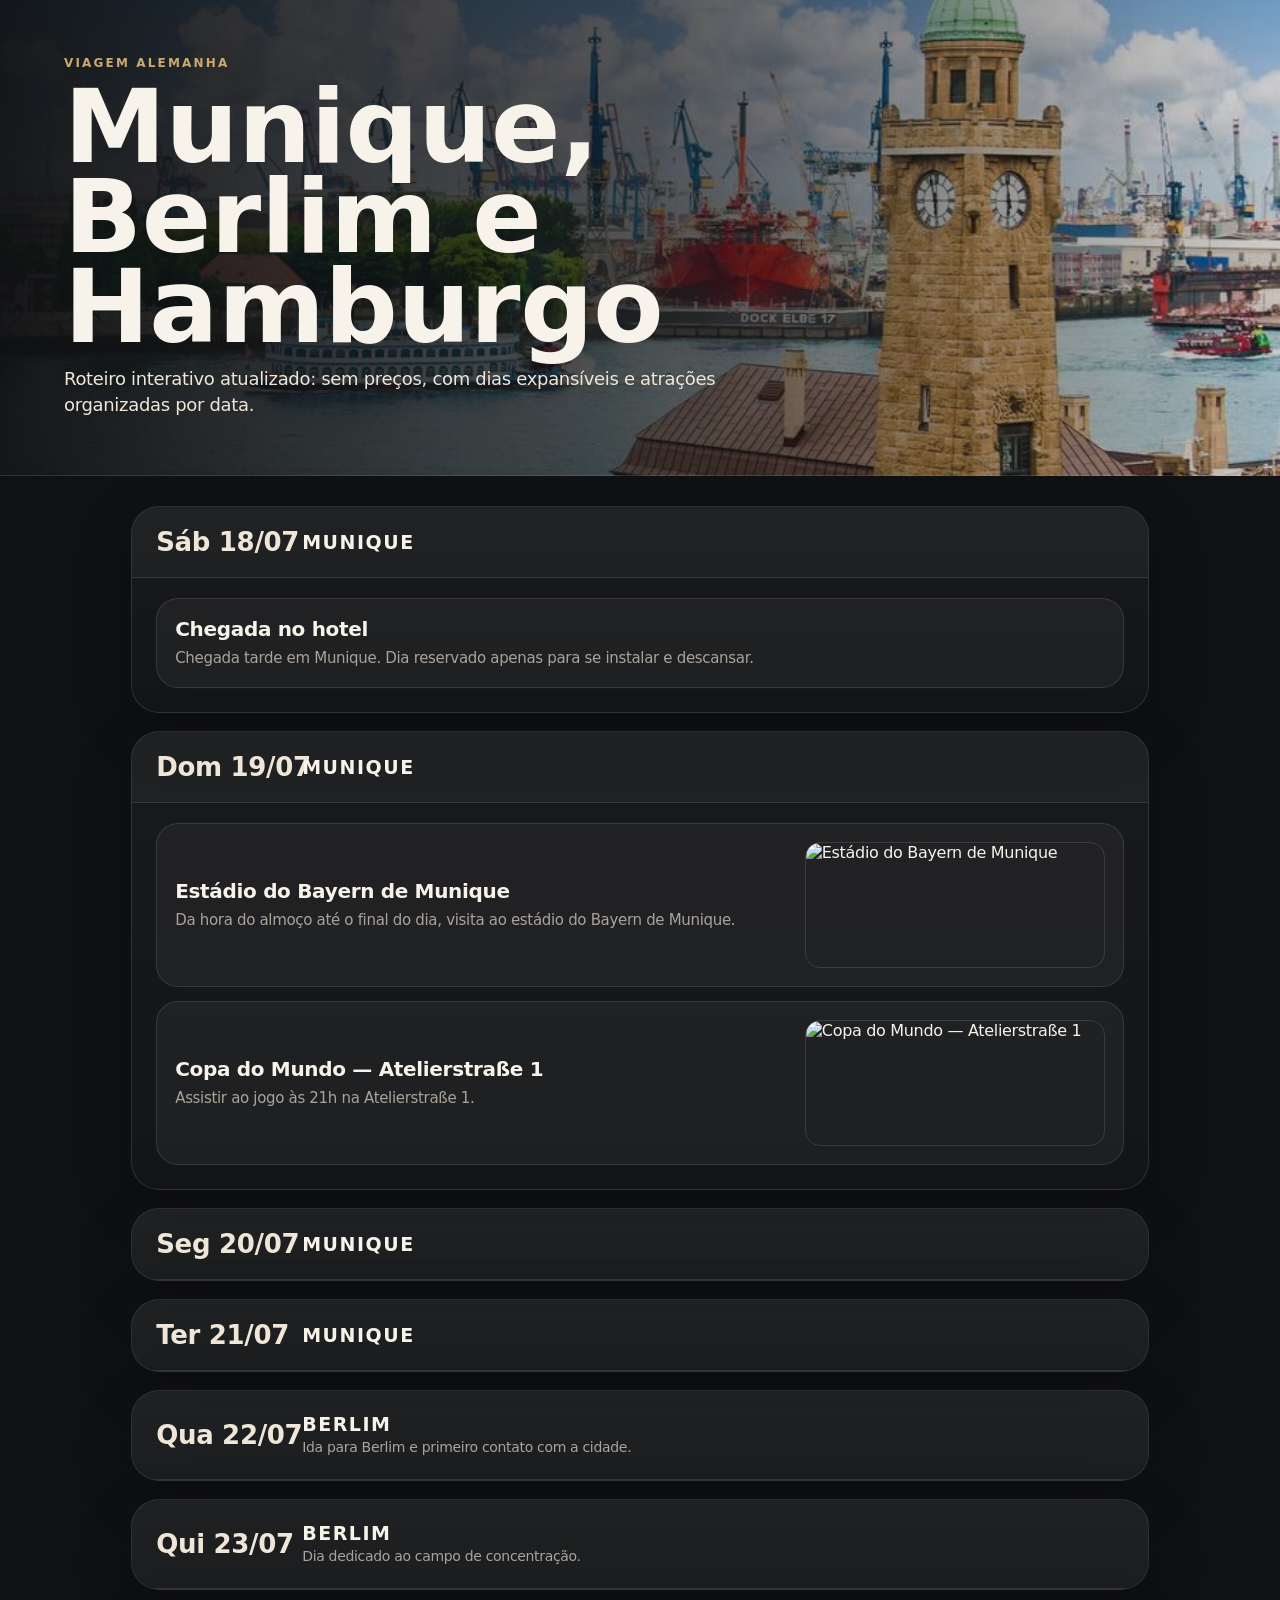
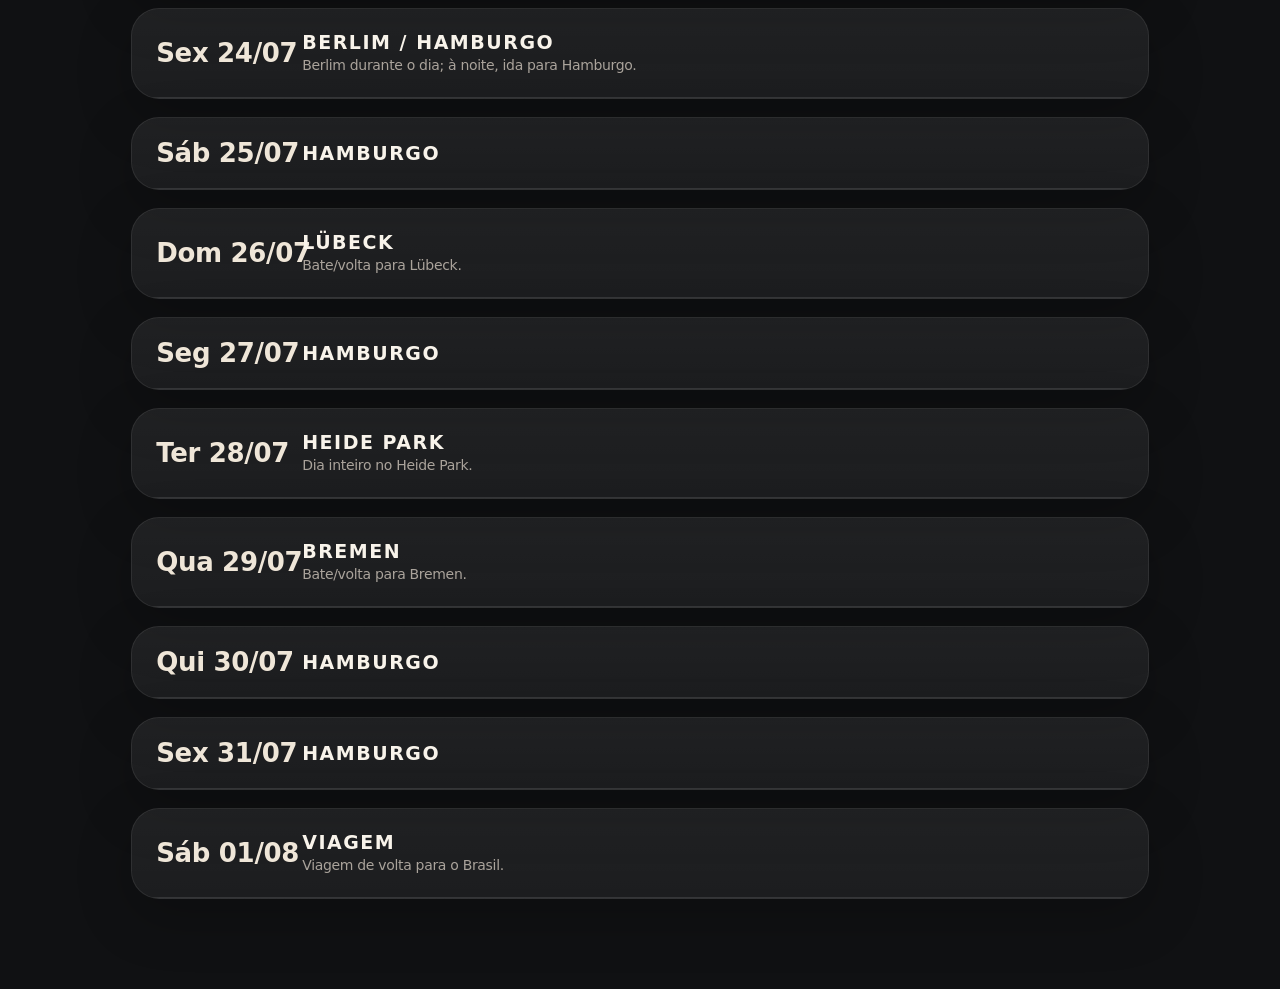
==== index.html @ f0d39ad2 "Add files via upload" ====
<!doctype html><html lang="pt-BR"><head><meta charset="utf-8"><meta name="viewport" content="width=device-width, initial-scale=1"><title>Roteiro Alemanha</title><style>:root{--hero:url('[data-uri]')}
:root{--bg:#101113;--panel:#18191d;--ink:#f8f3ea;--muted:#aaa39b;--line:rgba(255,255,255,.11);--gold:#c8aa72;--soft:#efe6d8}*{box-sizing:border-box}html{scroll-behavior:smooth}body{margin:0;background:var(--bg);color:var(--ink);font-family:Inter,ui-sans-serif,system-ui,-apple-system,Segoe UI,Roboto,Arial,sans-serif;letter-spacing:-.02em}button,input,textarea{font:inherit}button{cursor:pointer}.hero{min-height:40vh;padding:56px clamp(22px,5vw,76px);display:flex;align-items:end;background:linear-gradient(90deg,rgba(15,16,18,.96),rgba(15,16,18,.70),rgba(15,16,18,.18)),var(--hero) center/cover no-repeat;border-bottom:1px solid var(--line)}.kicker{color:var(--gold);font-size:12px;font-weight:800;letter-spacing:.18em;text-transform:uppercase}h1{font-size:clamp(42px,8vw,104px);line-height:.88;margin:12px 0 14px;max-width:920px}.hero p{max-width:760px;color:var(--soft);font-size:18px;line-height:1.45;margin:0}.wrap{display:block;max-width:1120px;margin:0 auto;padding:30px clamp(18px,4vw,58px) 90px}.days{display:grid;gap:18px}.day{background:linear-gradient(180deg,rgba(255,255,255,.04),rgba(255,255,255,.018));border:1px solid var(--line);border-radius:28px;overflow:hidden;box-shadow:0 18px 55px rgba(0,0,0,.22)}.day.dragging{opacity:.45}.day.day-drop-before{box-shadow:0 -3px 0 var(--gold)}.day.day-drop-after{box-shadow:0 3px 0 var(--gold)}.dayHead{display:grid;grid-template-columns:minmax(0,1fr) auto;gap:16px;align-items:center;padding:22px 24px;border-bottom:1px solid var(--line);background:rgba(255,255,255,.035)}body:not(.final-mode) .dayHead{cursor:grab}.dayTitle{display:grid;grid-template-columns:128px minmax(0,1fr);gap:18px;align-items:center;min-width:0;cursor:pointer}.date{font-size:26px;font-weight:900;color:var(--soft);line-height:1;white-space:nowrap}.city{font-size:19px;text-transform:uppercase;letter-spacing:.08em;font-weight:900}.summary{color:var(--muted);font-size:14px;line-height:1.35;margin-top:3px}.summary:empty{display:none}.dayControls{display:flex;gap:9px;align-items:center;flex-shrink:0}.iconBtn{width:42px;height:42px;border-radius:50%;border:1px solid var(--line);background:rgba(255,255,255,.07);color:var(--ink);font-weight:900;font-size:22px;display:grid;place-items:center}.chev{transition:.2s transform;display:block}.day.closed .chev{transform:rotate(-90deg)}.content{display:block;padding:20px 24px 24px}.day.closed .content{display:none}.activityList{display:grid;gap:14px;min-height:8px}.activity{position:relative;display:grid;grid-template-columns:minmax(180px,1fr) 300px;gap:22px;align-items:center;border:1px solid var(--line);border-radius:22px;background:rgba(255,255,255,.045);padding:18px;transition:.15s transform,.15s background;min-height:0}.activity:hover{background:rgba(255,255,255,.065)}.activity.dragging{opacity:.48;transform:scale(.99)}.activity.drop-before{box-shadow:0 -3px 0 var(--gold)}.activity.drop-after{box-shadow:0 3px 0 var(--gold)}.day.drag-over{outline:2px solid var(--gold);outline-offset:4px}.activity h3{margin:0 0 7px;font-size:20px}.activity p{margin:0;color:var(--muted);line-height:1.45;font-size:15px}.thumbs{display:grid;grid-template-columns:repeat(3,1fr);gap:7px;height:126px;max-height:126px;overflow:hidden}.thumbs img{width:100%;height:126px!important;max-height:126px!important;object-fit:cover;border-radius:15px;border:1px solid rgba(255,255,255,.12);display:block}.activity.no-photo{grid-template-columns:1fr}.activity.no-photo .thumbs{display:none}.thumbs img:first-child:last-child{grid-column:1/-1}.thumbs img:first-child:nth-last-child(2){grid-column:span 2}.deleteBtn,.editBtn{position:absolute;top:10px;height:30px;border-radius:999px;border:1px solid var(--line);background:rgba(0,0,0,.42);color:#fff;z-index:3}.deleteBtn{right:10px;width:30px;font-size:20px;line-height:1}.editBtn{right:48px;padding:0 11px;font-size:12px;font-weight:900;letter-spacing:.04em}.modalBackdrop{position:fixed;inset:0;background:rgba(0,0,0,.58);display:none;align-items:center;justify-content:center;padding:20px;z-index:50}.modalBackdrop.show{display:flex}.modal{width:min(560px,100%);background:#18191d;border:1px solid var(--line);border-radius:26px;padding:24px;box-shadow:0 30px 100px rgba(0,0,0,.55)}.modal h2{margin:0 0 16px}label{display:block;color:var(--muted);font-size:13px;margin:14px 0 6px}input,textarea{width:100%;background:#101113;color:var(--ink);border:1px solid var(--line);border-radius:15px;padding:12px}textarea{min-height:90px;resize:vertical}.modalActions{display:flex;justify-content:flex-end;gap:10px;margin-top:18px}.modalActions button{border:1px solid var(--line);border-radius:999px;padding:11px 16px;font-weight:800;background:var(--soft);color:#111}.modalActions .ghost{background:transparent;color:var(--ink)}.floatingActions{position:fixed;right:18px;bottom:18px;z-index:45;display:flex;gap:8px}.saveFloating{border:1px solid var(--line);border-radius:999px;background:var(--soft);color:#111;padding:10px 15px;font-size:12px;font-weight:900;letter-spacing:.08em;box-shadow:0 18px 48px rgba(0,0,0,.28)}.toast{position:fixed;bottom:18px;left:50%;transform:translateX(-50%) translateY(20px);opacity:0;background:var(--soft);color:#111;padding:12px 18px;border-radius:999px;font-weight:800;transition:.2s;z-index:60}.toast.show{opacity:1;transform:translateX(-50%) translateY(0)}body.final-mode .editBtn,body.final-mode .deleteBtn,body.final-mode .dayControls,body.final-mode .floatingActions,body.final-mode .modalBackdrop{display:none!important}body.final-mode .dayHead{cursor:default}@media(max-width:900px){.activity{grid-template-columns:1fr}.dayTitle{grid-template-columns:110px 1fr}.date{font-size:22px}.thumbs{height:170px;max-height:170px}.thumbs img{height:170px!important;max-height:170px!important}}@media(max-width:560px){.dayHead{grid-template-columns:1fr;align-items:start}.dayControls{justify-content:flex-end}.dayTitle{grid-template-columns:1fr}.date{font-size:24px}.floatingActions{left:12px;right:12px;justify-content:flex-end}.saveFloating{font-size:11px;padding:10px 12px}}
</style></head><body class="final-mode"><header class="hero"><div><div class="kicker">Viagem Alemanha</div><h1>Munique, Berlim e Hamburgo</h1><p>Roteiro interativo atualizado: sem preços, com dias expansíveis e atrações organizadas por data.</p></div></header><main class="wrap"><section><div id="days" class="days"></div></section></main><script type="application/json" id="itinerary-data">[{"date":"Sáb 18/07","city":"Munique","summary":"","open":true,"activities":[{"id":"chegada-no-hotel","title":"Chegada no hotel","note":"Chegada tarde em Munique. Dia reservado apenas para se instalar e descansar.","images":[]}]},{"date":"Dom 19/07","city":"Munique","summary":"","open":true,"activities":[{"id":"est-dio-do-bayern-de-munique","title":"Estádio do Bayern de Munique","note":"Da hora do almoço até o final do dia, visita ao estádio do Bayern de Munique.","images":["https://commons.wikimedia.org/wiki/Special:FilePath/Allianz-Arena-M%C3%BCnchen.jpg?width=900"]},{"id":"copa-do-mundo-atelierstra-e-1","title":"Copa do Mundo — Atelierstraße 1","note":"Assistir ao jogo às 21h na Atelierstraße 1.","images":["https://commons.wikimedia.org/wiki/Special:FilePath/M%C3%BCnchen%20%E2%80%94%20Atelierstra%C3%9Fe%204%20%E2%80%94%20Container%20Collective.jpg?width=900"]}]},{"date":"Seg 20/07","city":"Munique","summary":"","open":false,"activities":[{"id":"marienplatz-e-prefeitura","title":"Marienplatz e Prefeitura","note":"Passeio pelo centro histórico, usando a Marienplatz como ponto principal.","images":["[data-uri]"]},{"id":"asamkirche","title":"Asamkirche","note":"Igreja barroca pequena e muito marcante, boa para encaixar no mesmo passeio.","images":["[data-uri]"]},{"id":"residenz","title":"Residenz","note":"Complexo histórico da residência real, com interiores muito ricos.","images":["[data-uri]"]}]},{"date":"Ter 21/07","city":"Munique","summary":"","open":false,"activities":[{"id":"bmw-museum-e-bmw-welt","title":"BMW Museum e BMW Welt","note":"Manhã dedicada ao universo BMW.","images":["[data-uri]","[data-uri]"]},{"id":"olympiapark-e-olympic-tower","title":"Olympiapark e Olympic Tower","note":"Passeio pelo parque olímpico e vista da torre.","images":["[data-uri]"]},{"id":"english-garden","title":"English Garden","note":"Fim de tarde no parque, com caminhada mais leve.","images":["[data-uri]"]},{"id":"nymphenburg-palace","title":"Nymphenburg Palace","note":"Palácio e jardins para fechar Munique de forma mais visual.","images":["[data-uri]","[data-uri]"]}]},{"date":"Qua 22/07","city":"Berlim","summary":"Ida para Berlim e primeiro contato com a cidade.","open":false,"activities":[{"id":"muro-de-berlim","title":"Muro de Berlim","note":"Visita à região do muro e pontos históricos próximos.","images":["[data-uri]"]},{"id":"visita-guiada-pela-cidade","title":"Visita guiada pela cidade","note":"Panorama geral de Berlim para entender melhor a cidade.","images":["[data-uri]","[data-uri]"]}]},{"date":"Qui 23/07","city":"Berlim","summary":"Dia dedicado ao campo de concentração.","open":false,"activities":[{"id":"campo-de-concentra-o","title":"Campo de concentração","note":"Visita histórica com ritmo mais reservado e respeitoso.","images":["[data-uri]","[data-uri]","[data-uri]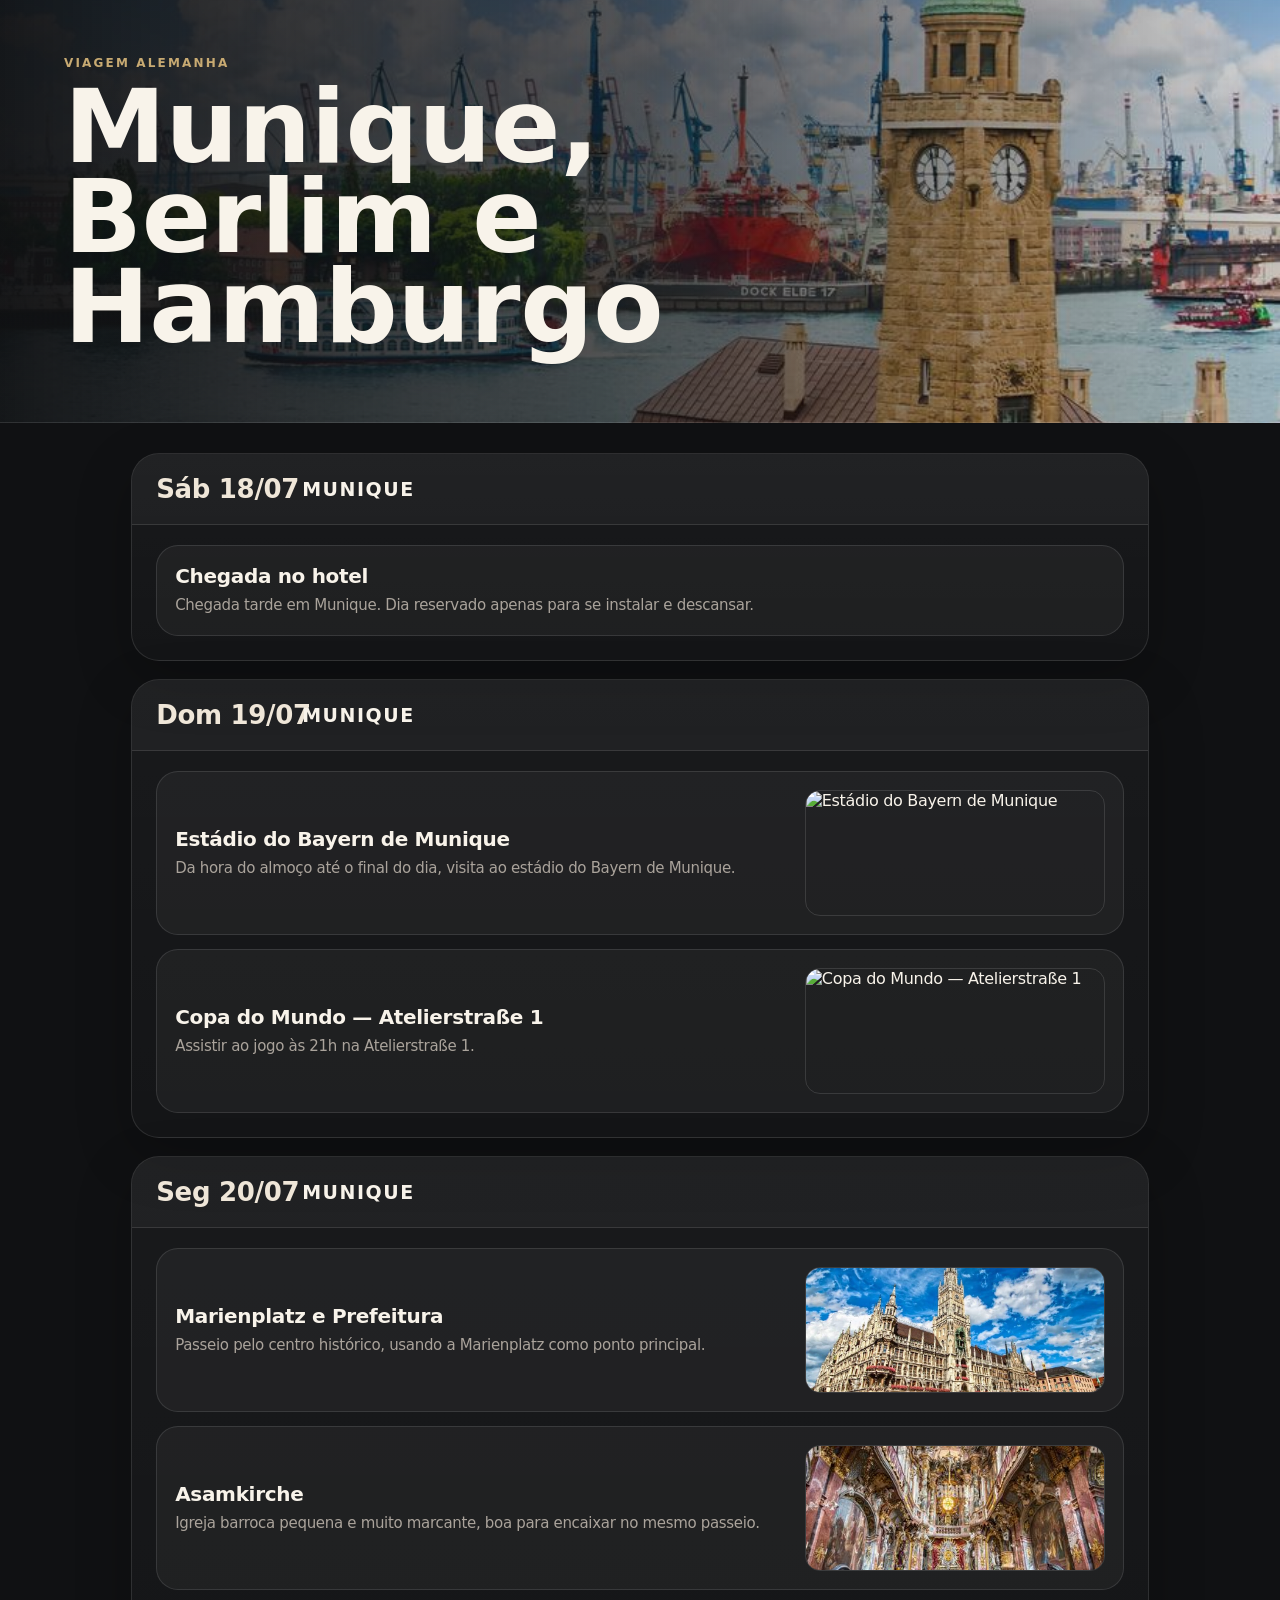
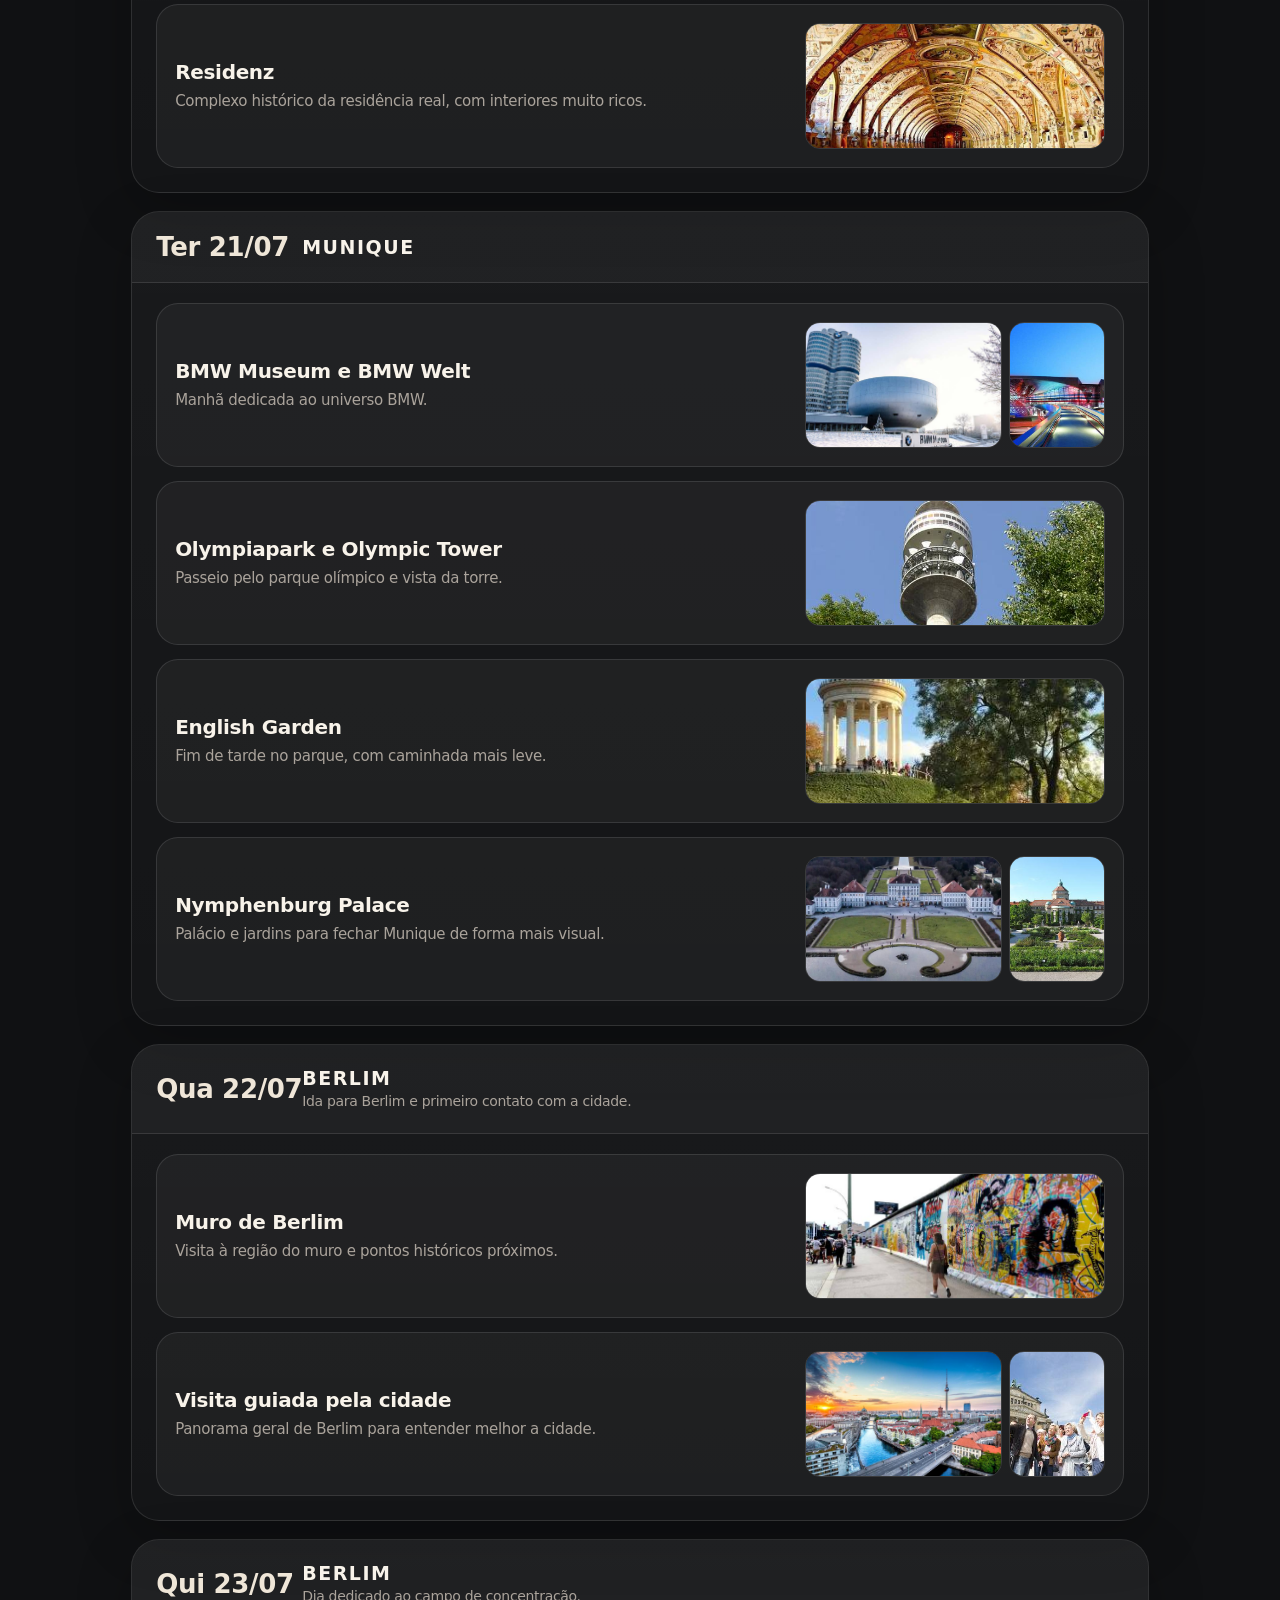
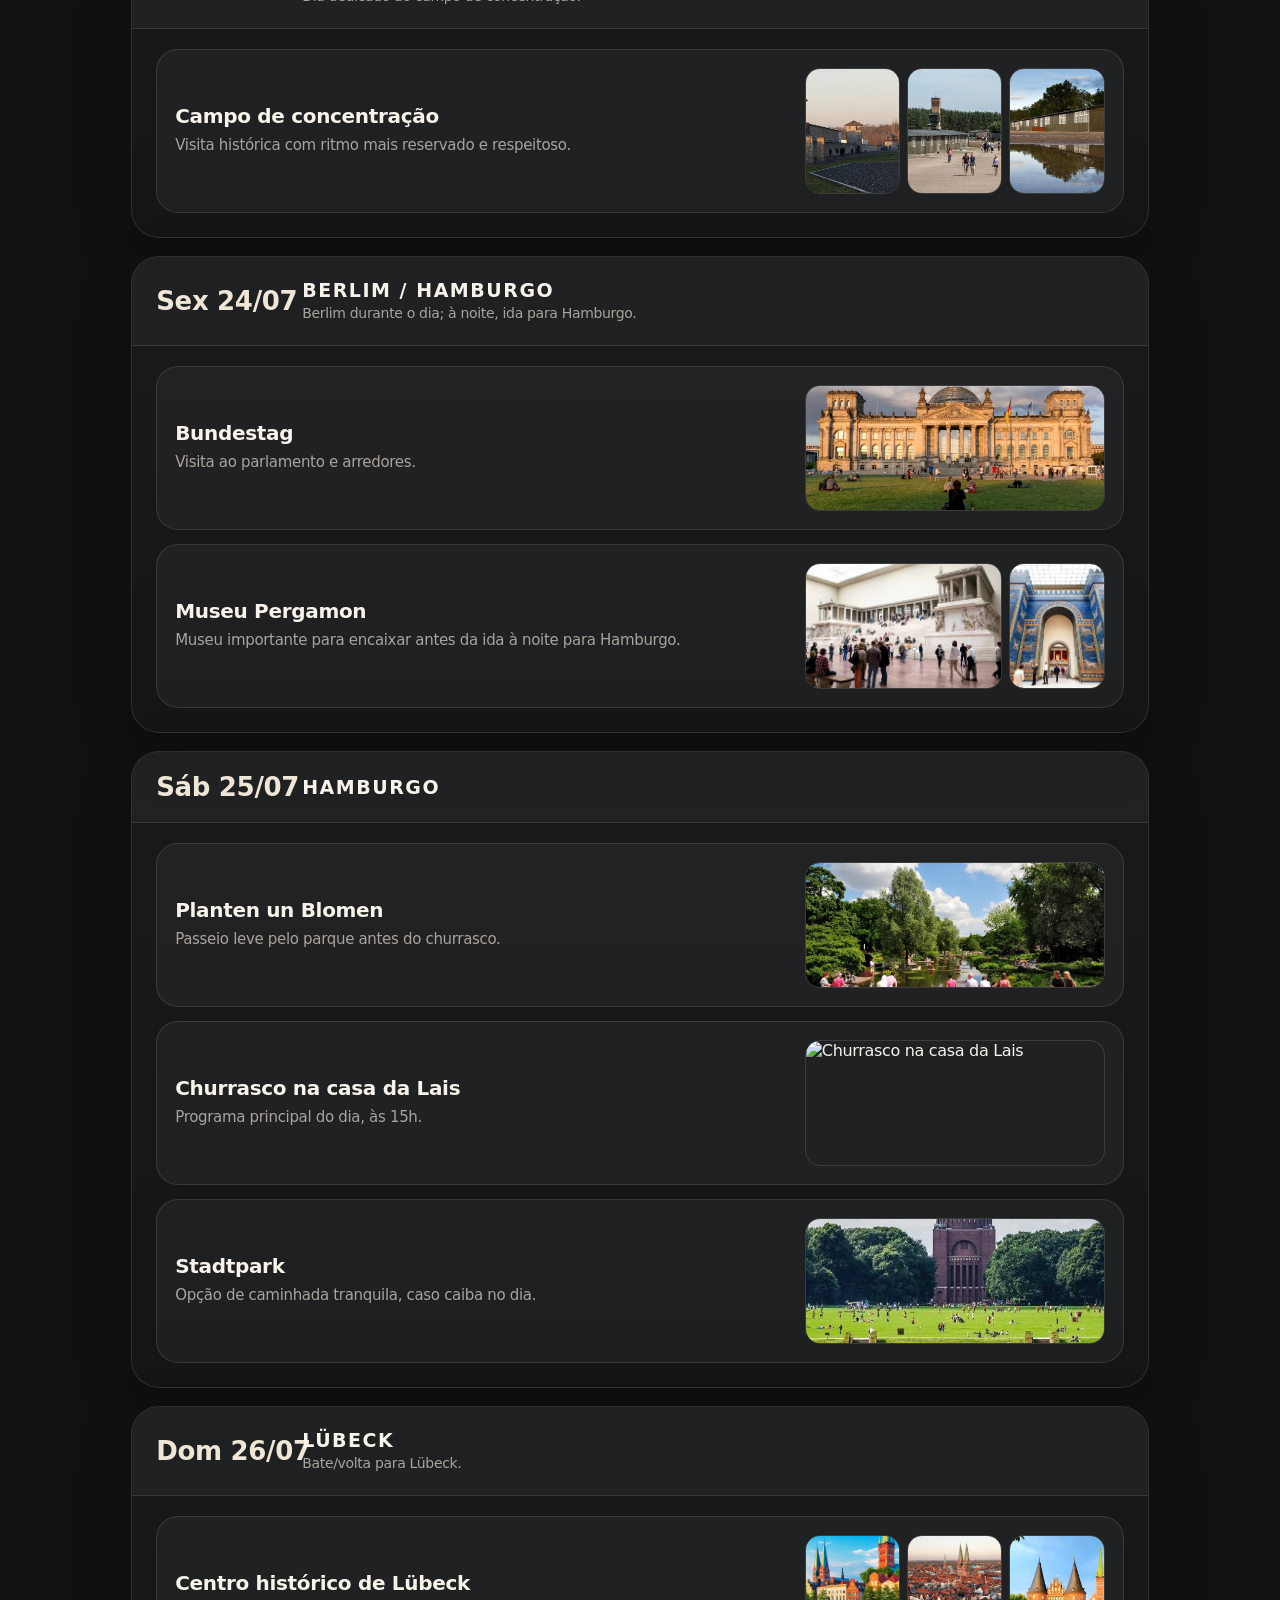
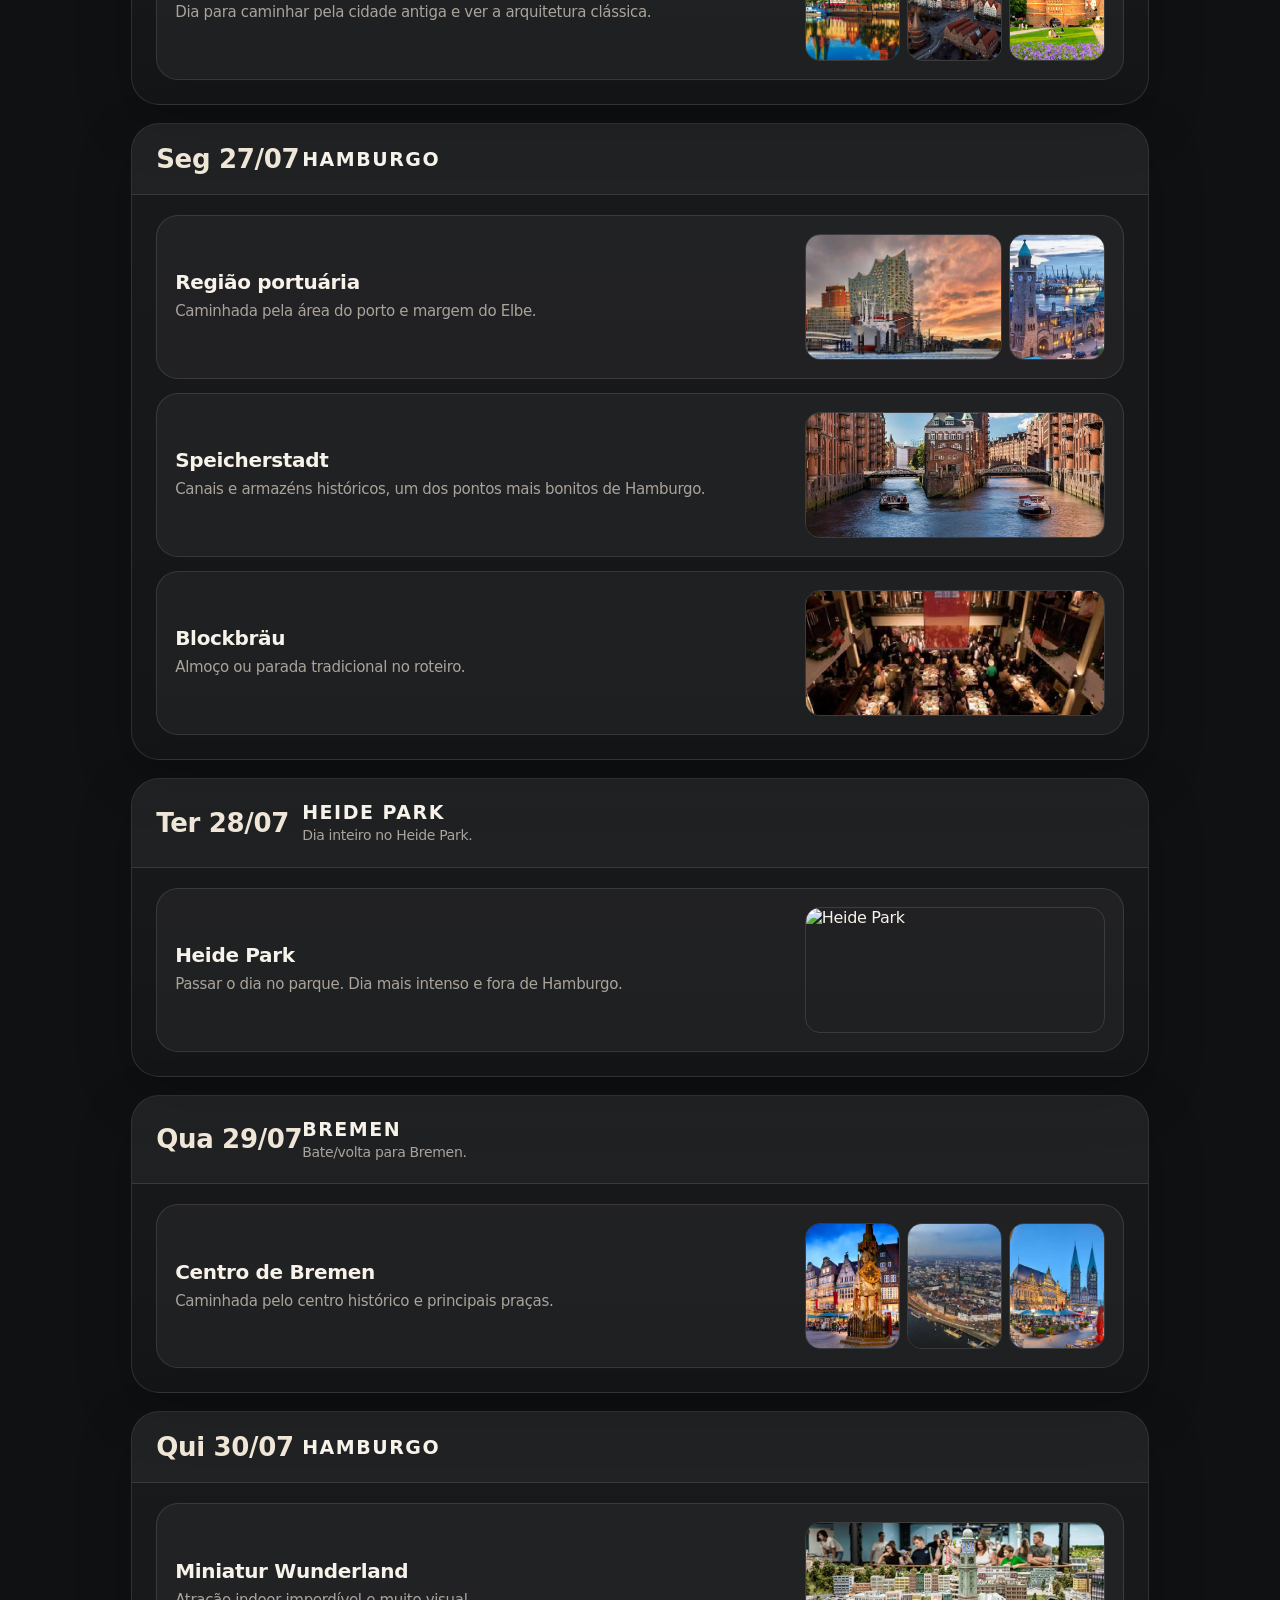
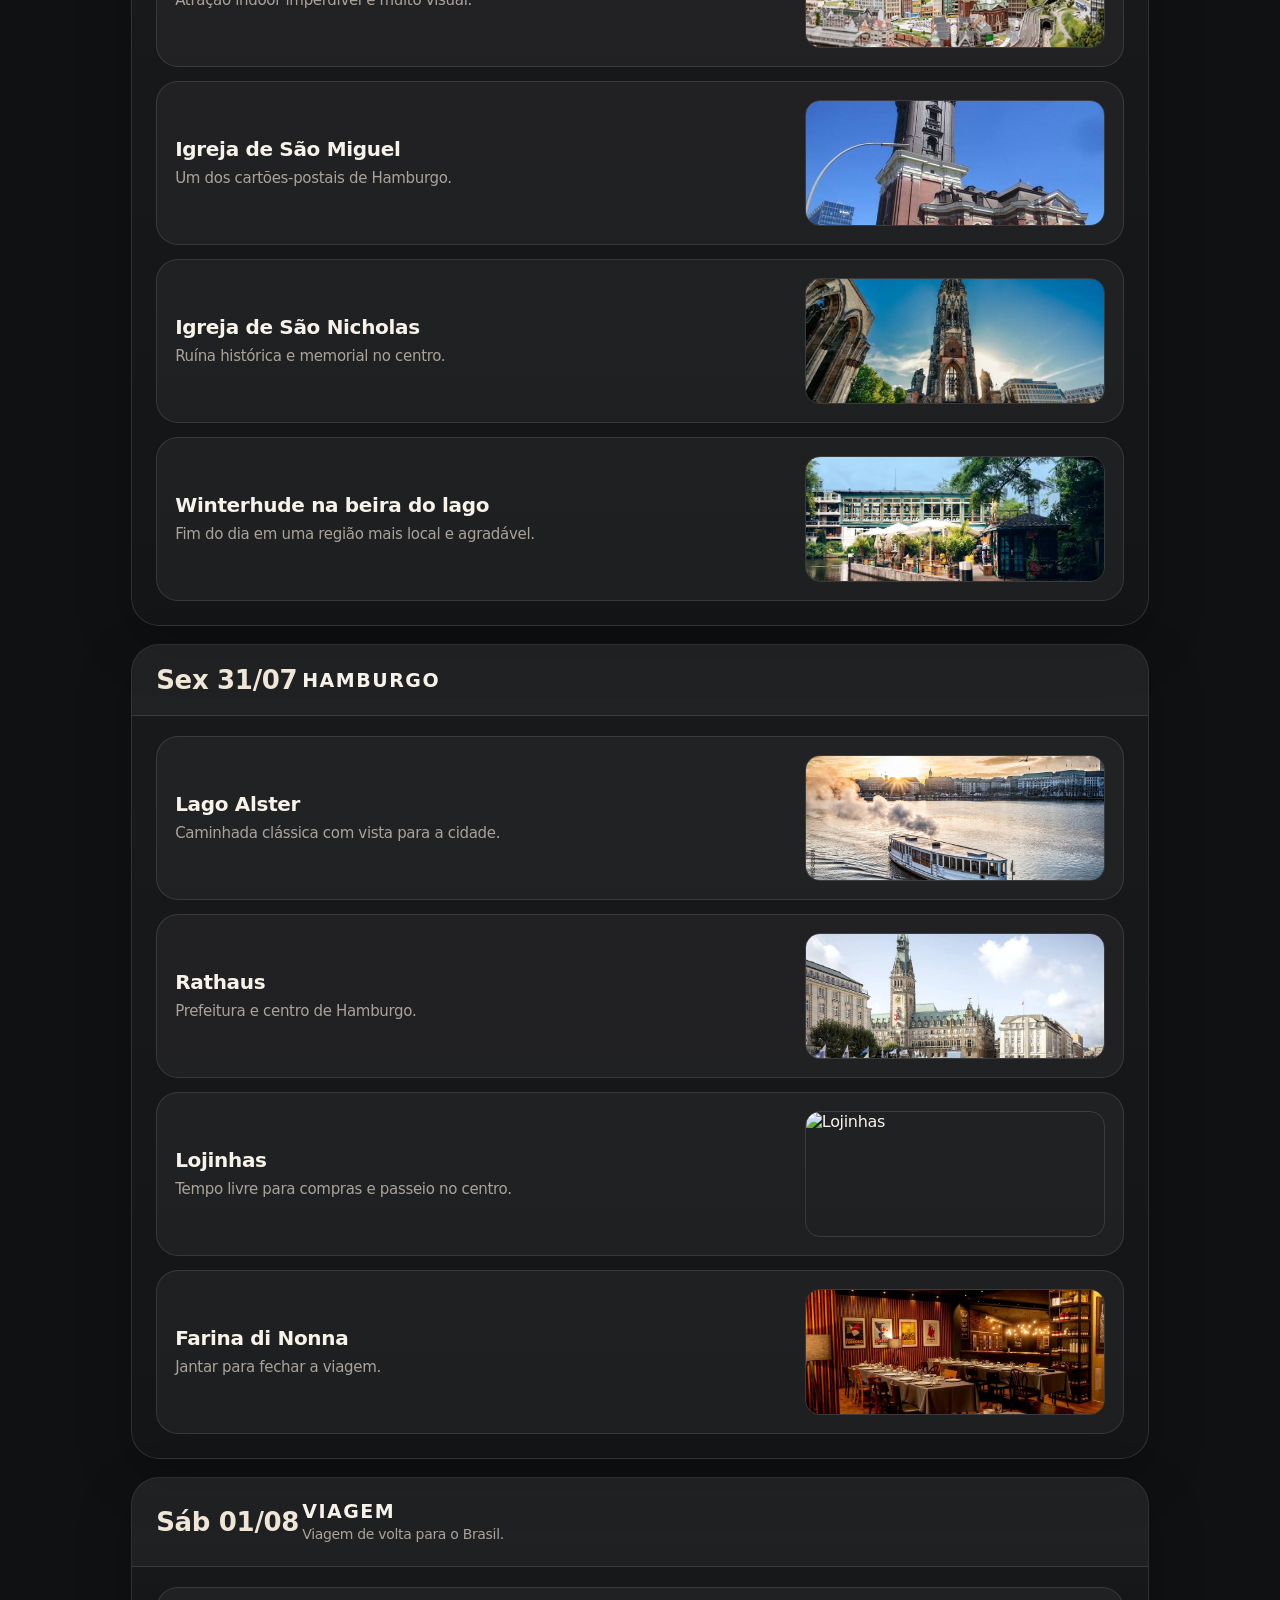
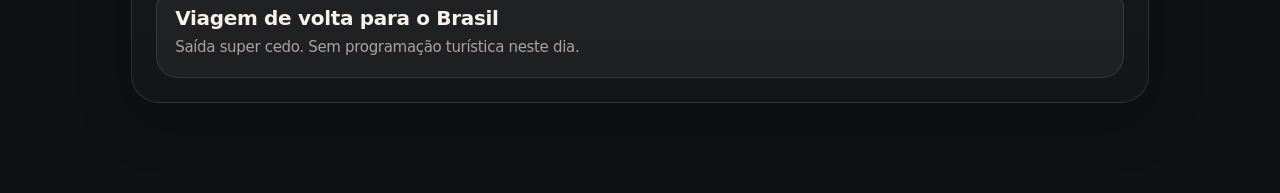
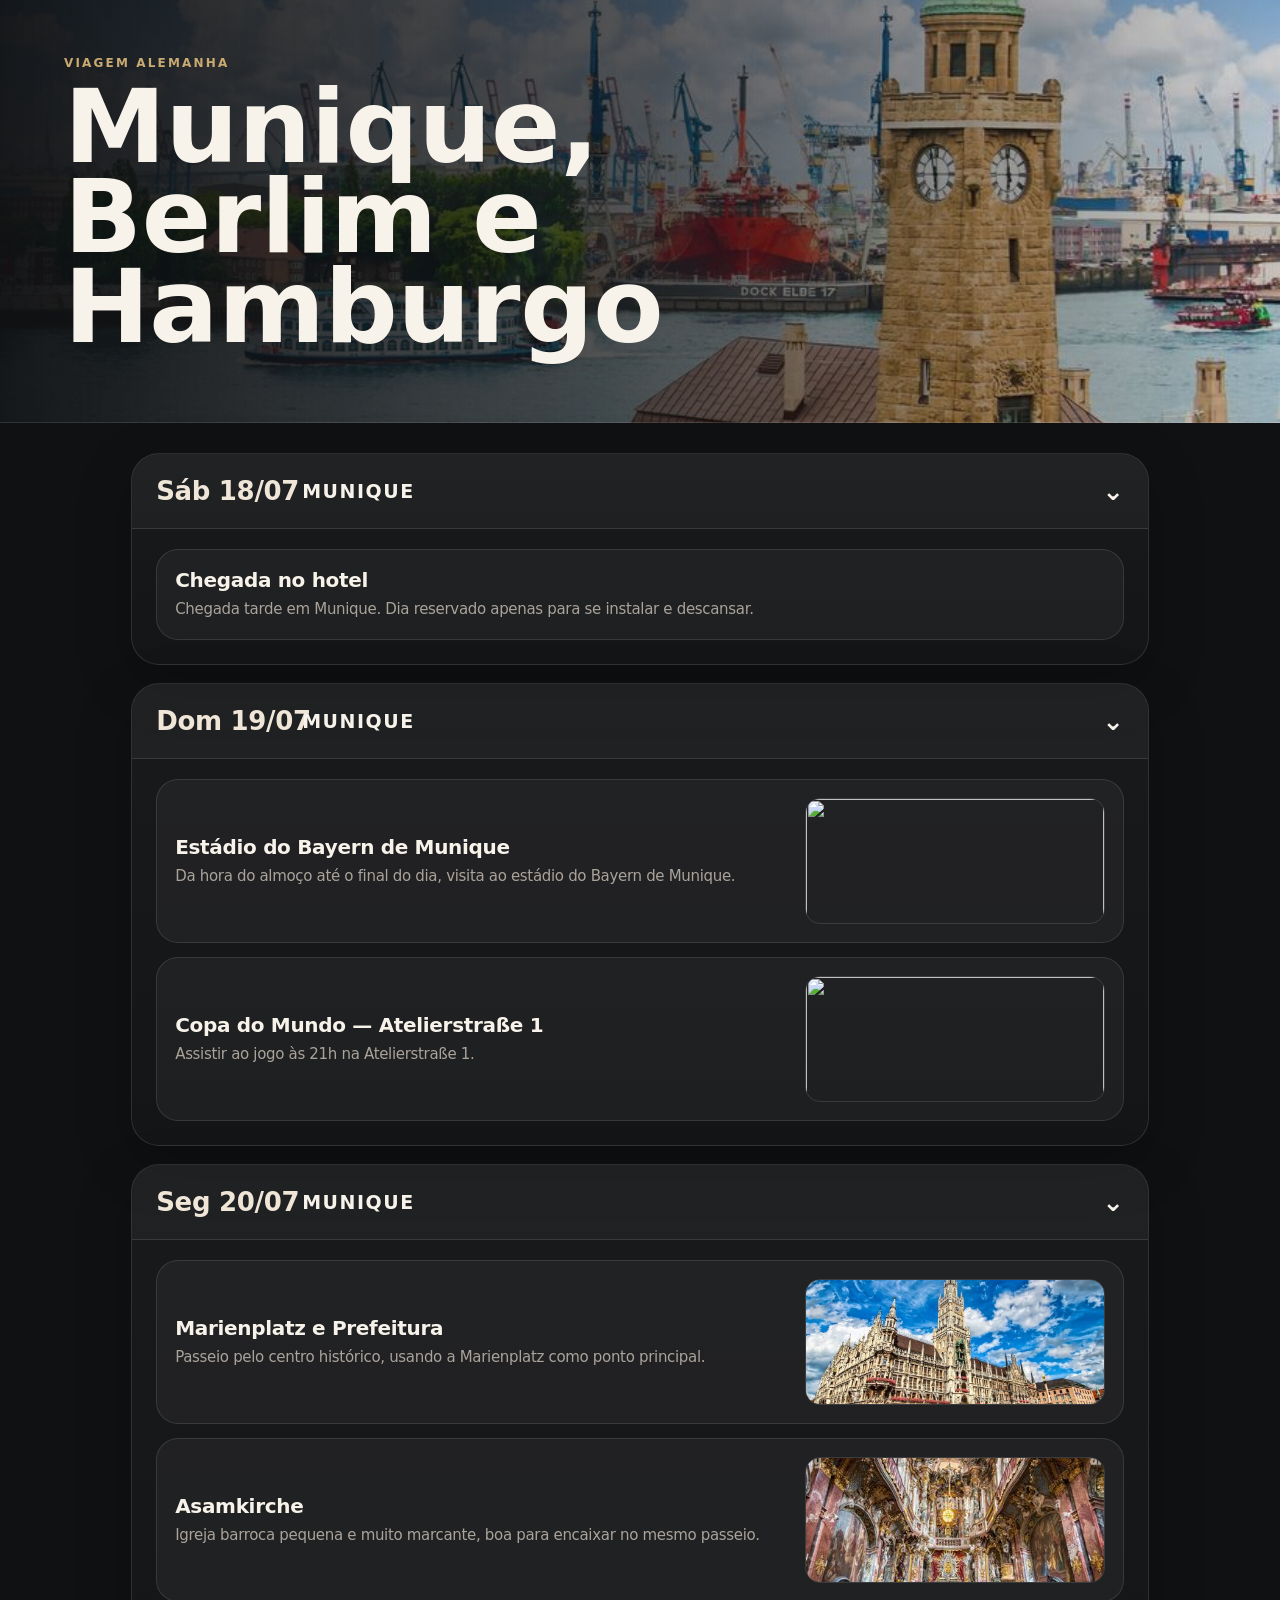
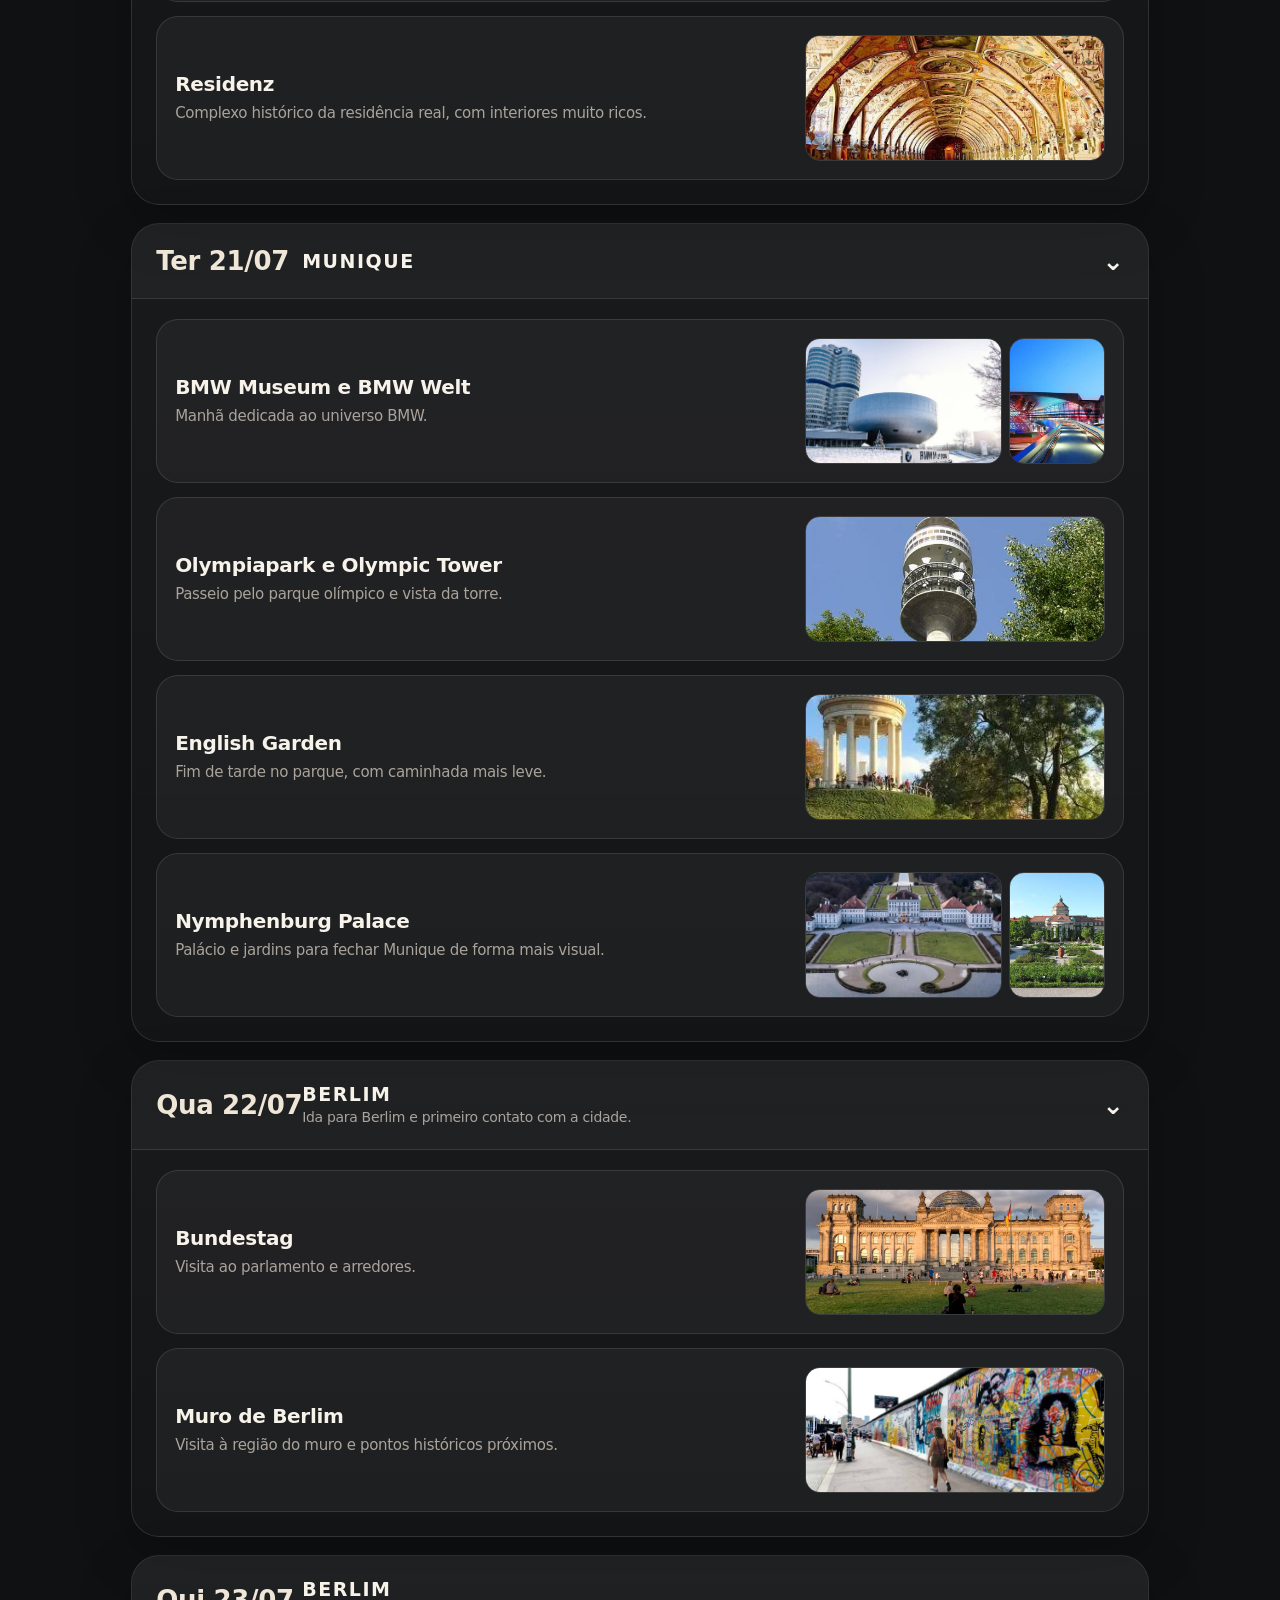
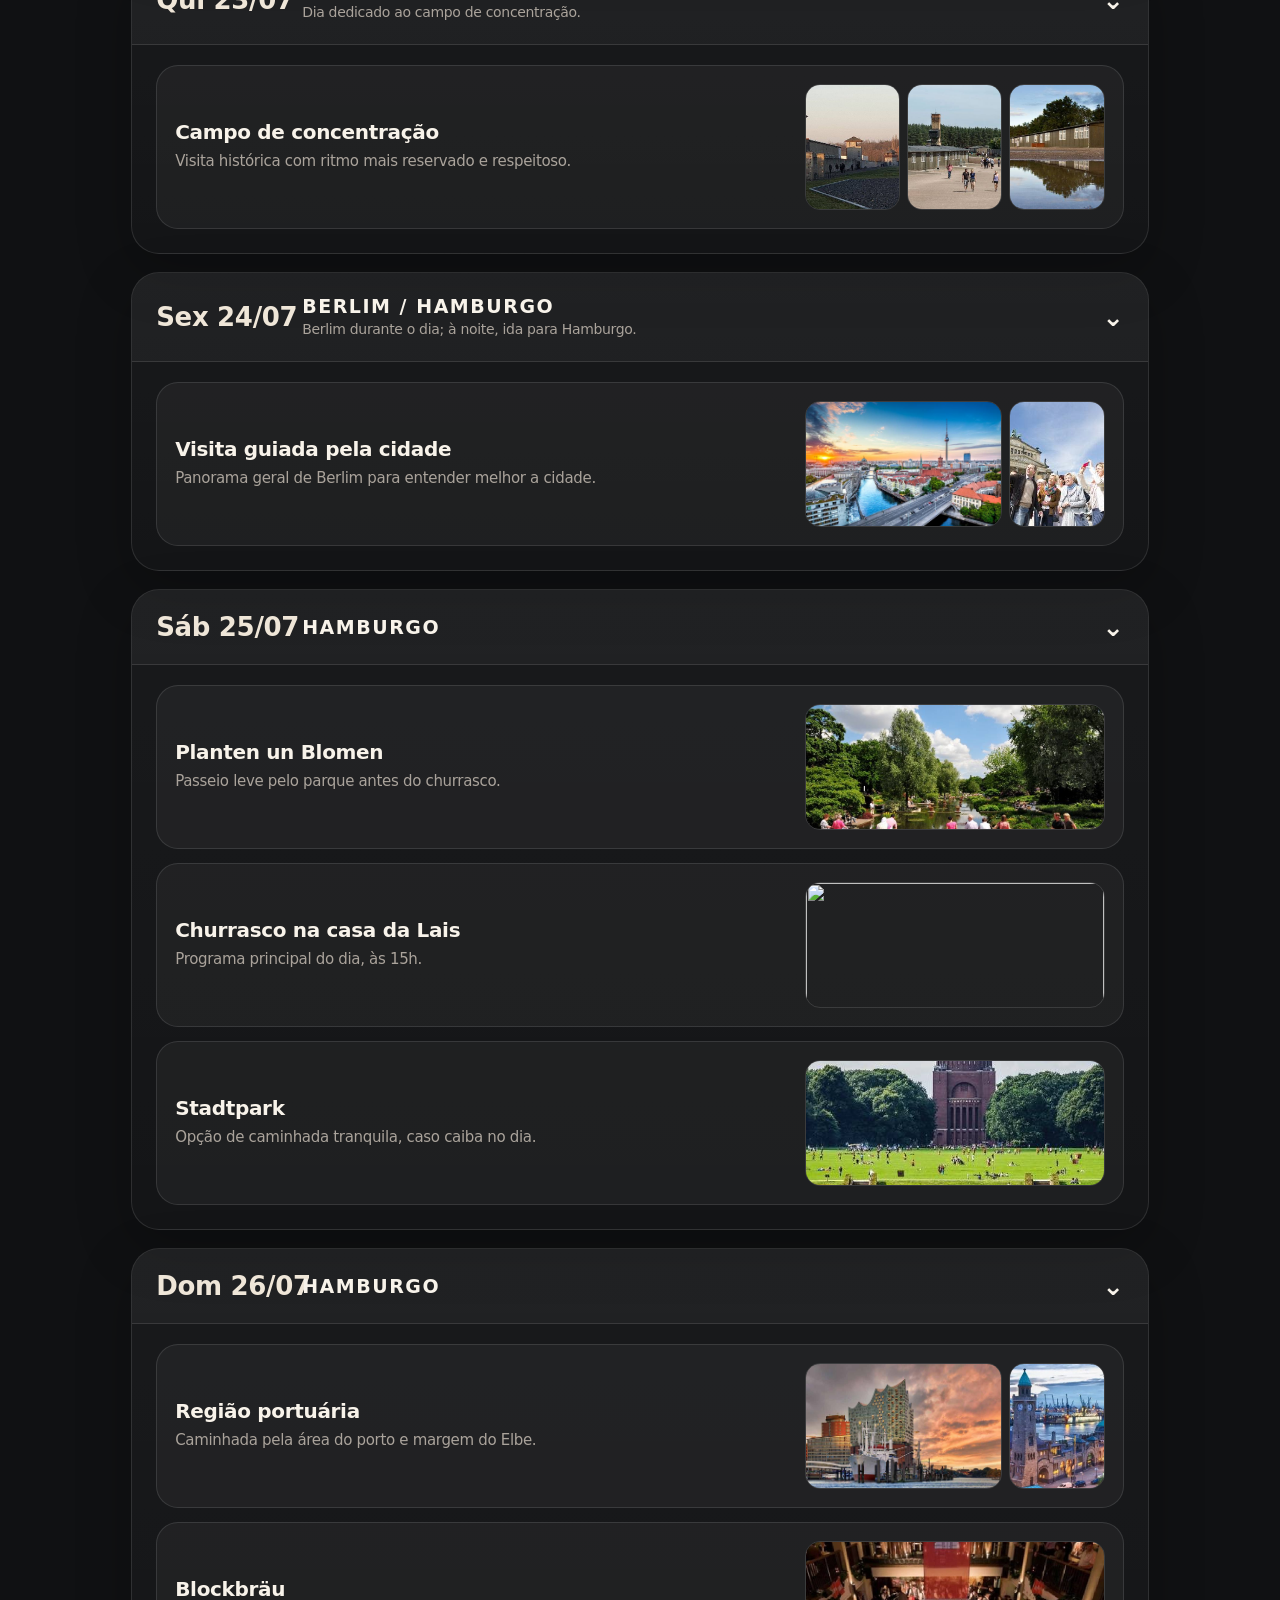
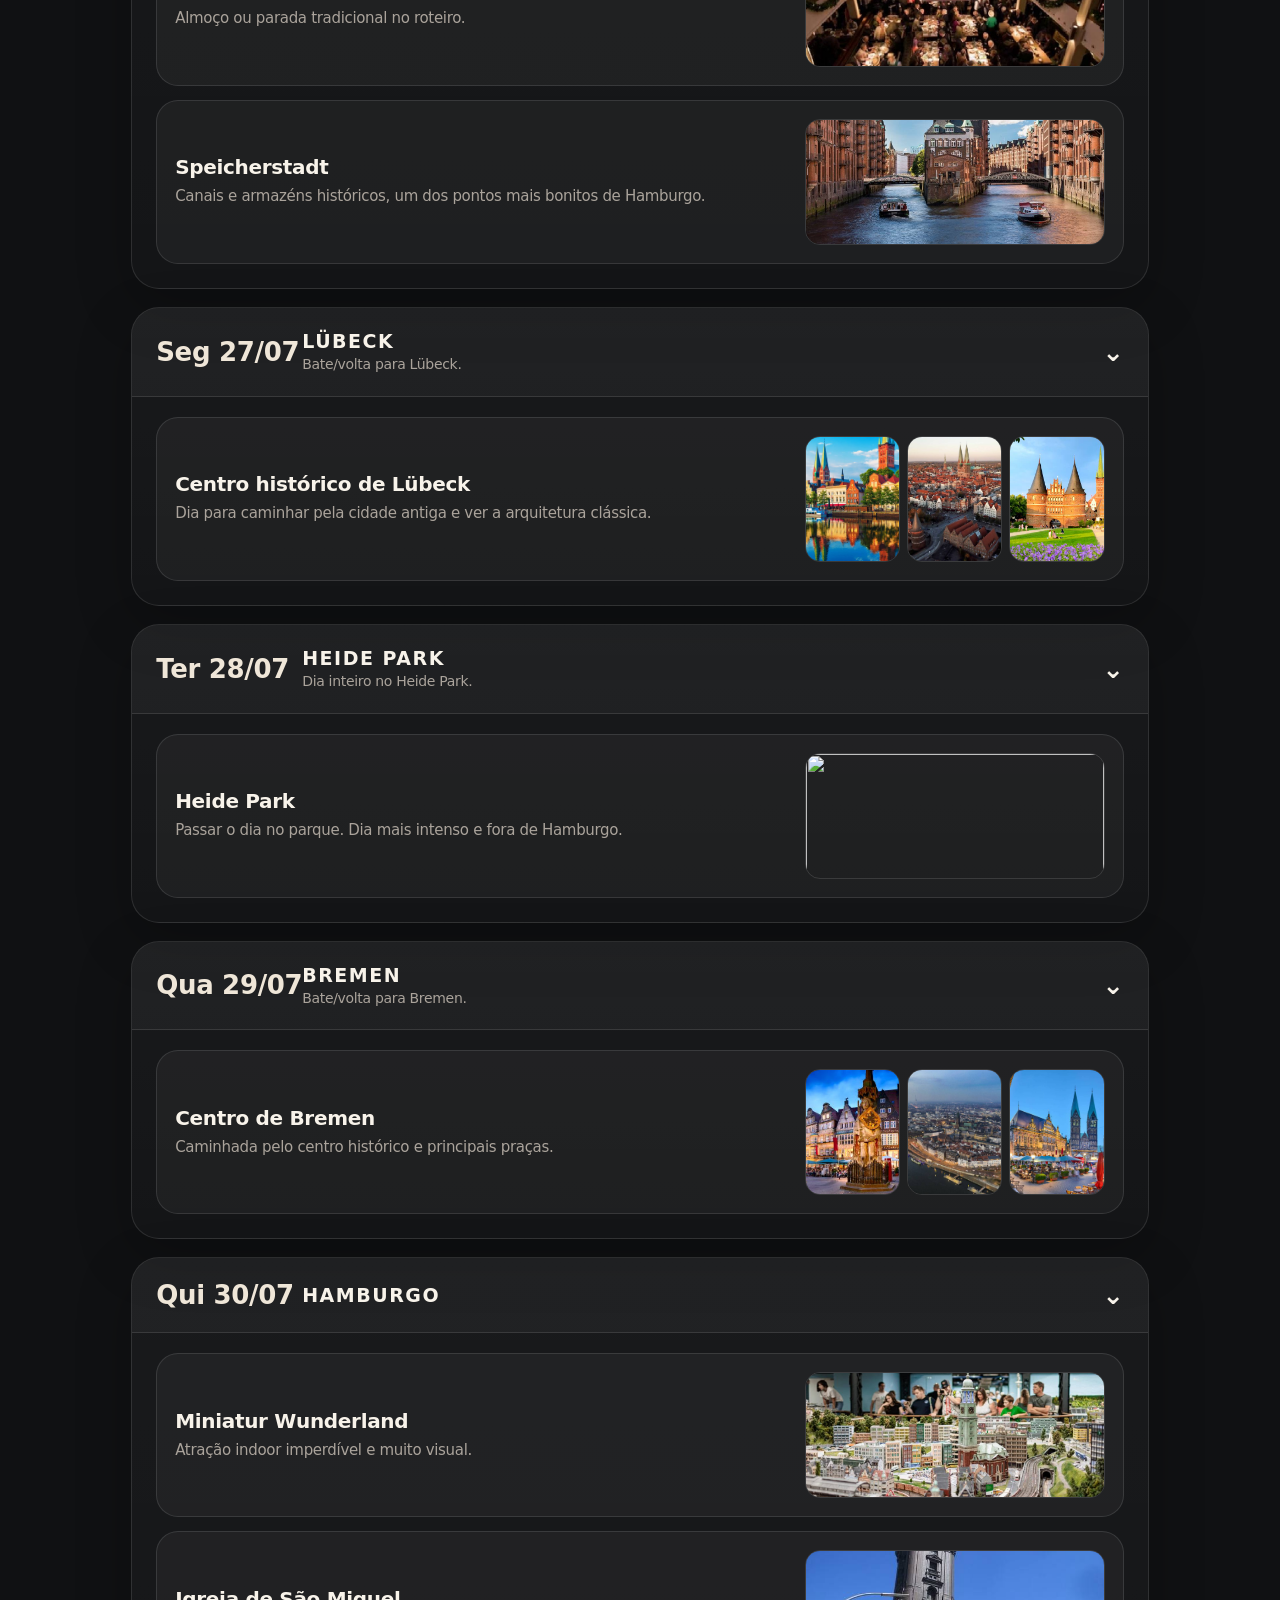
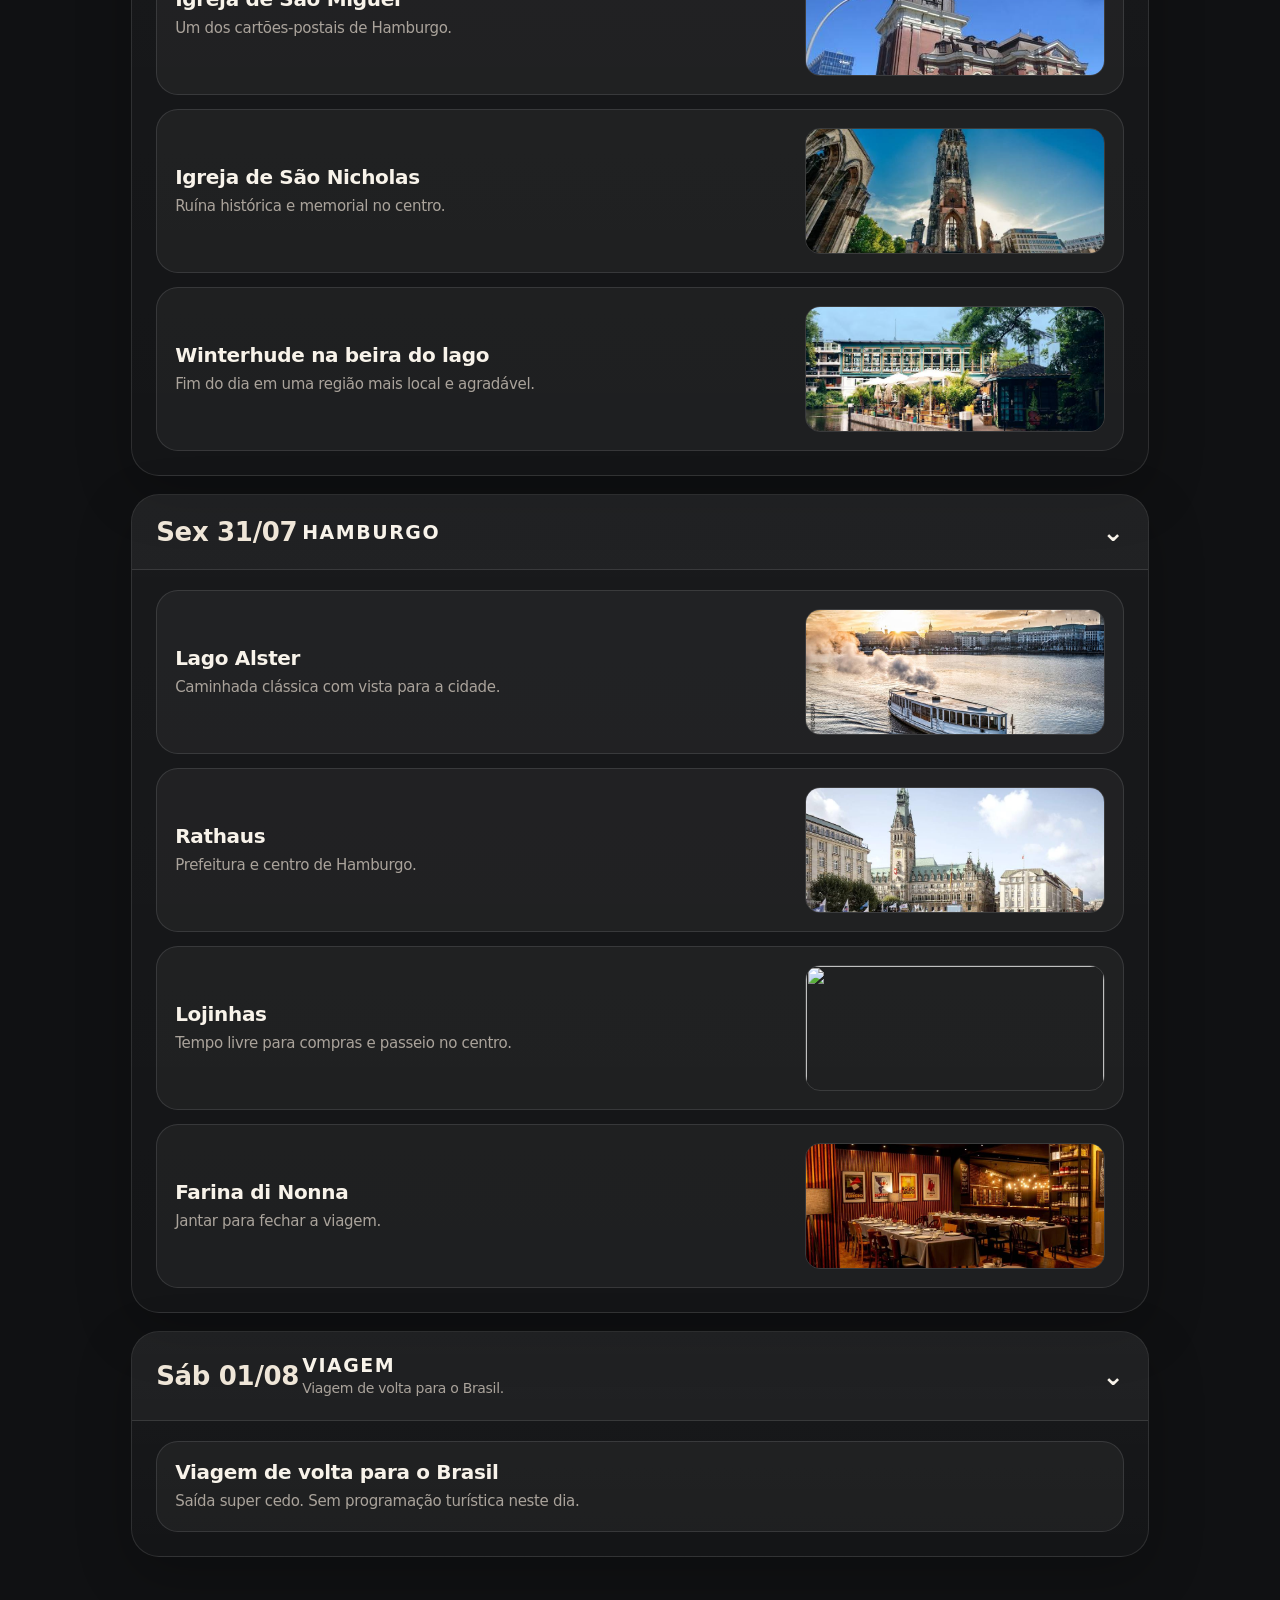
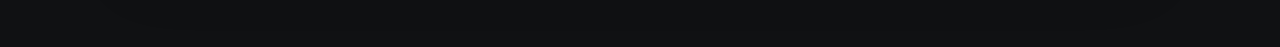
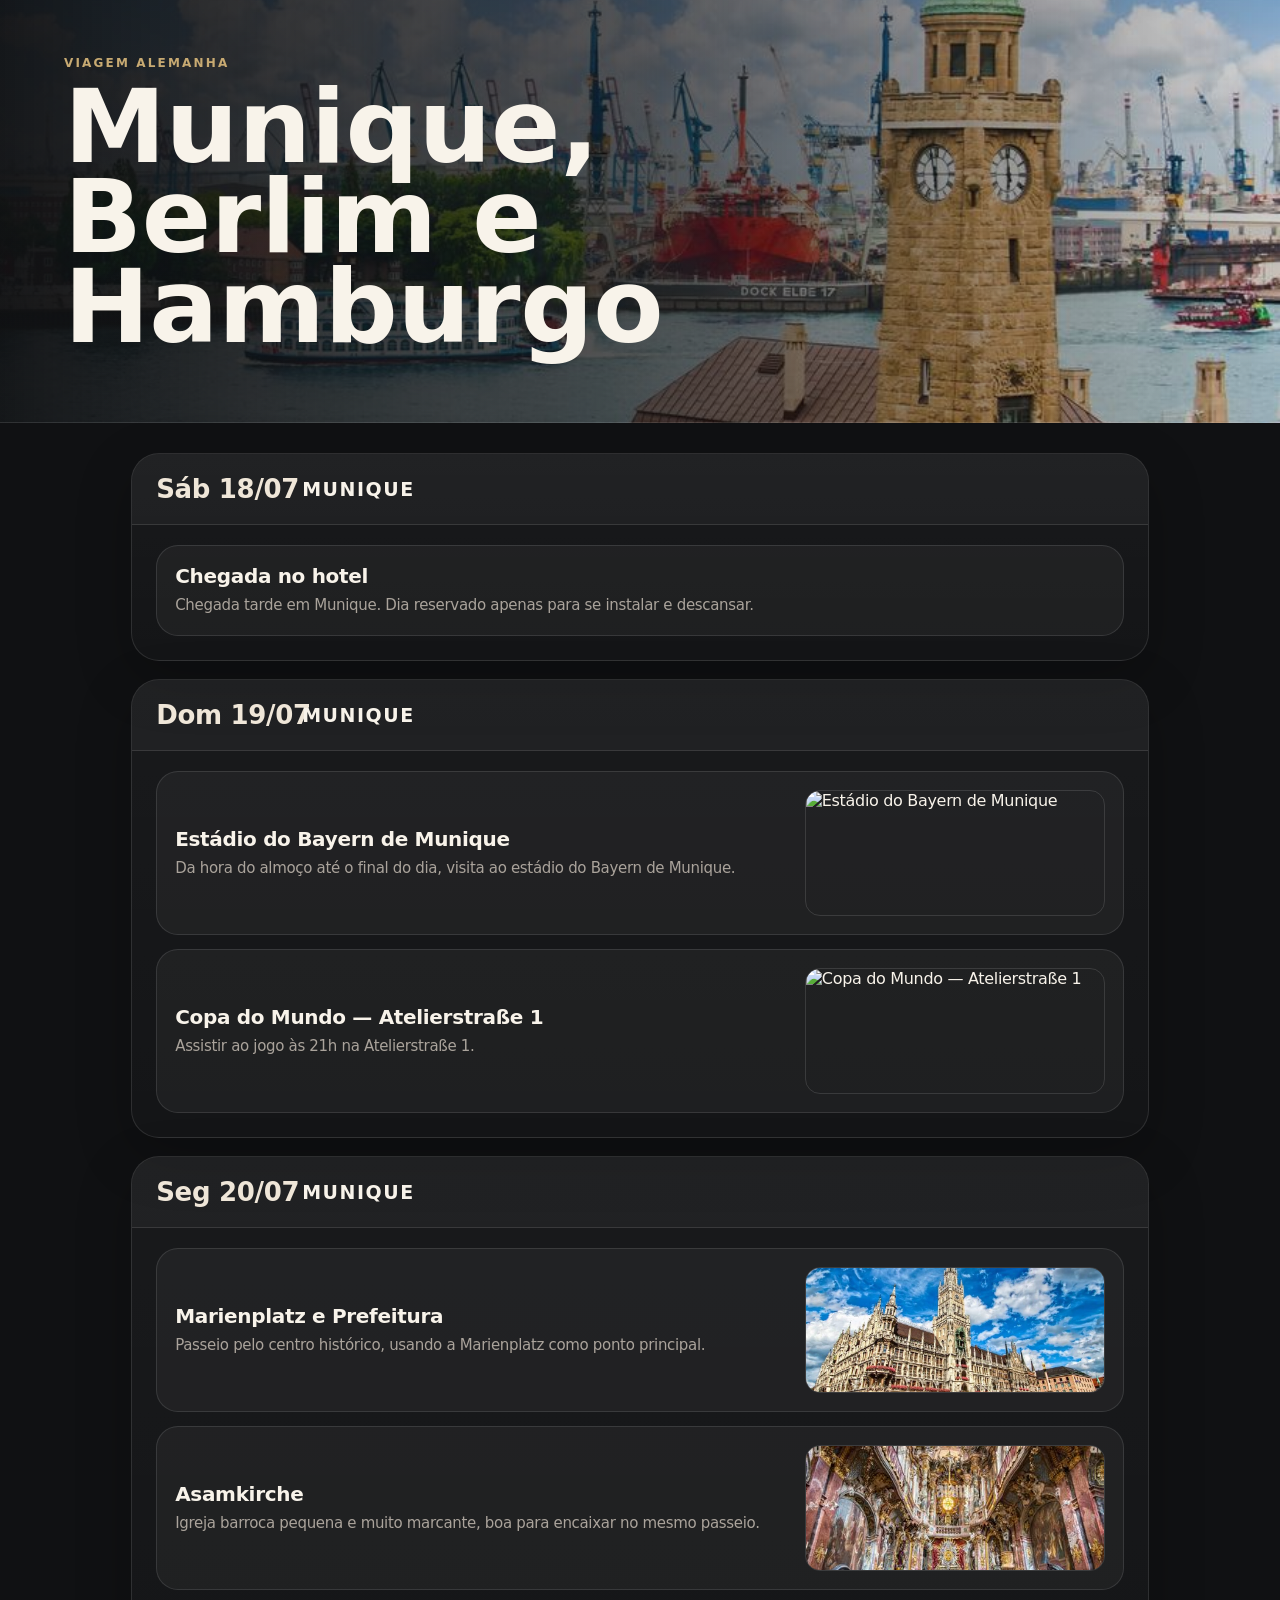
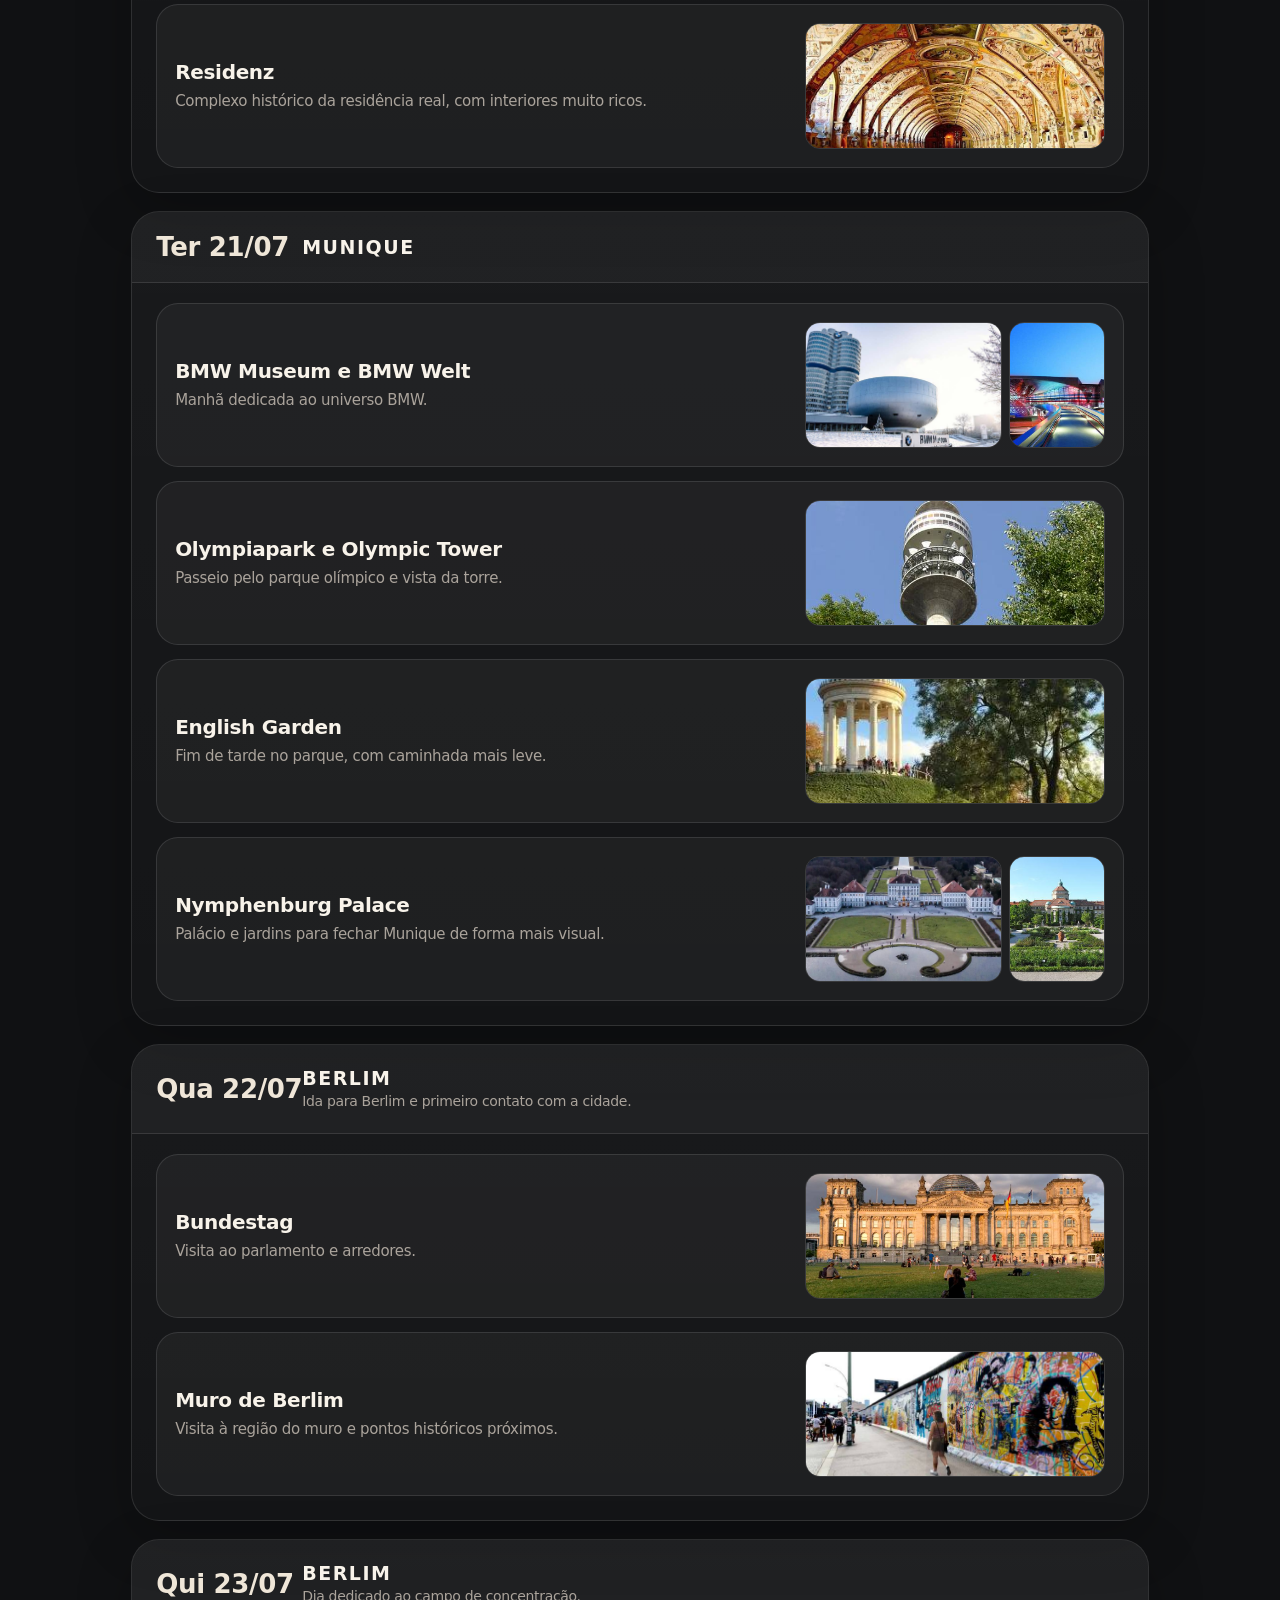
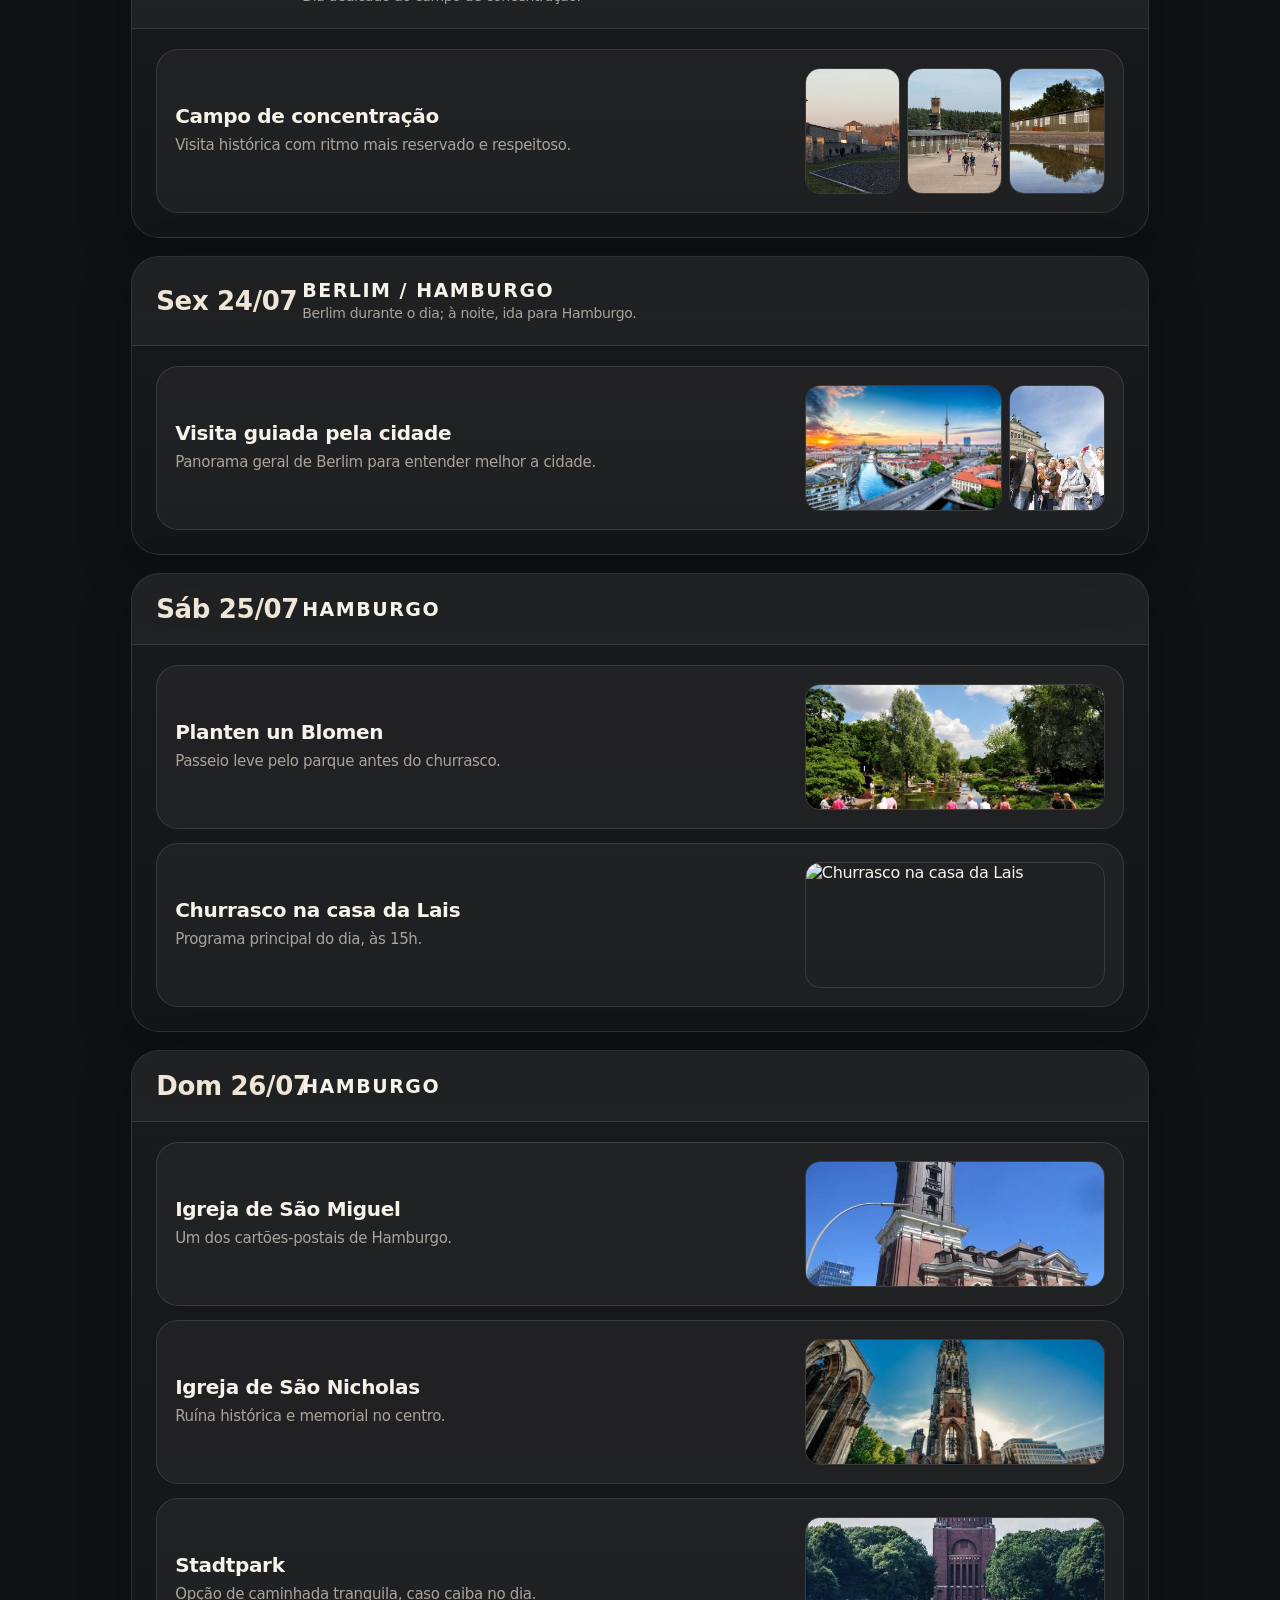
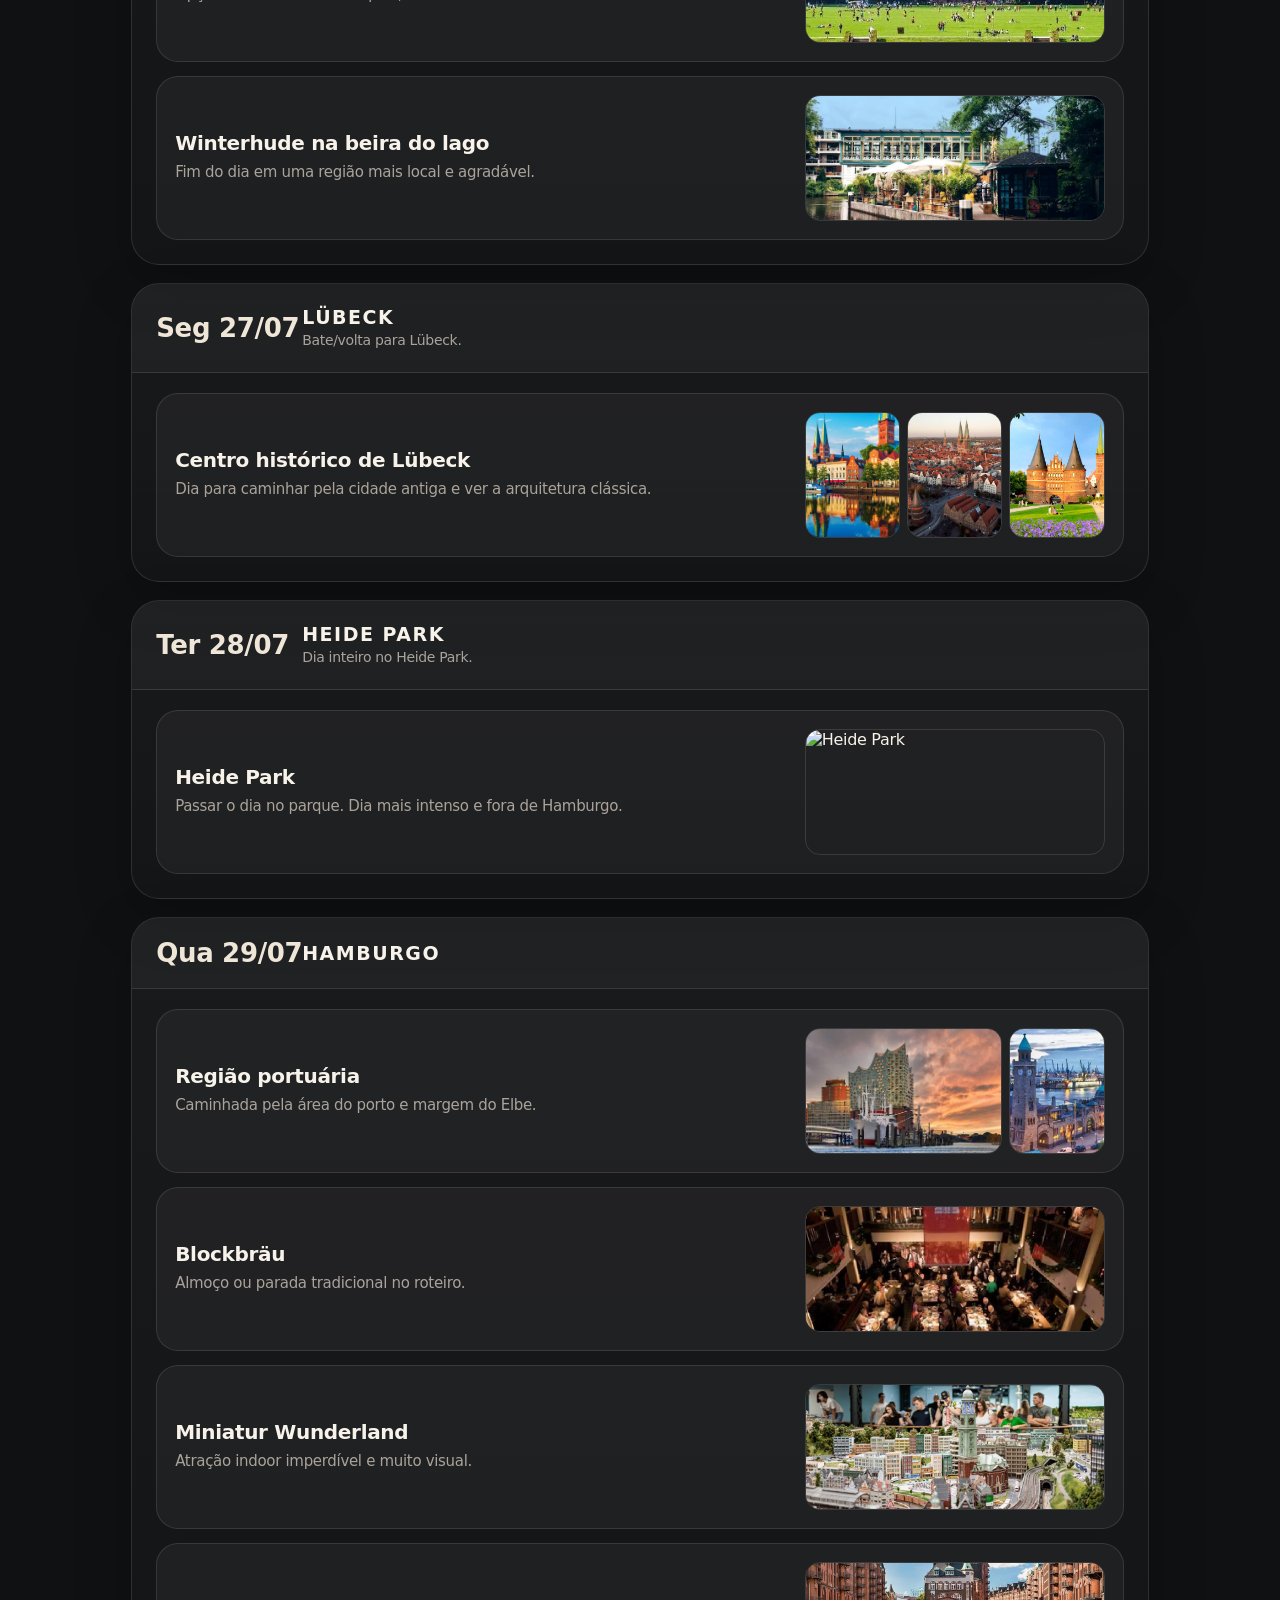
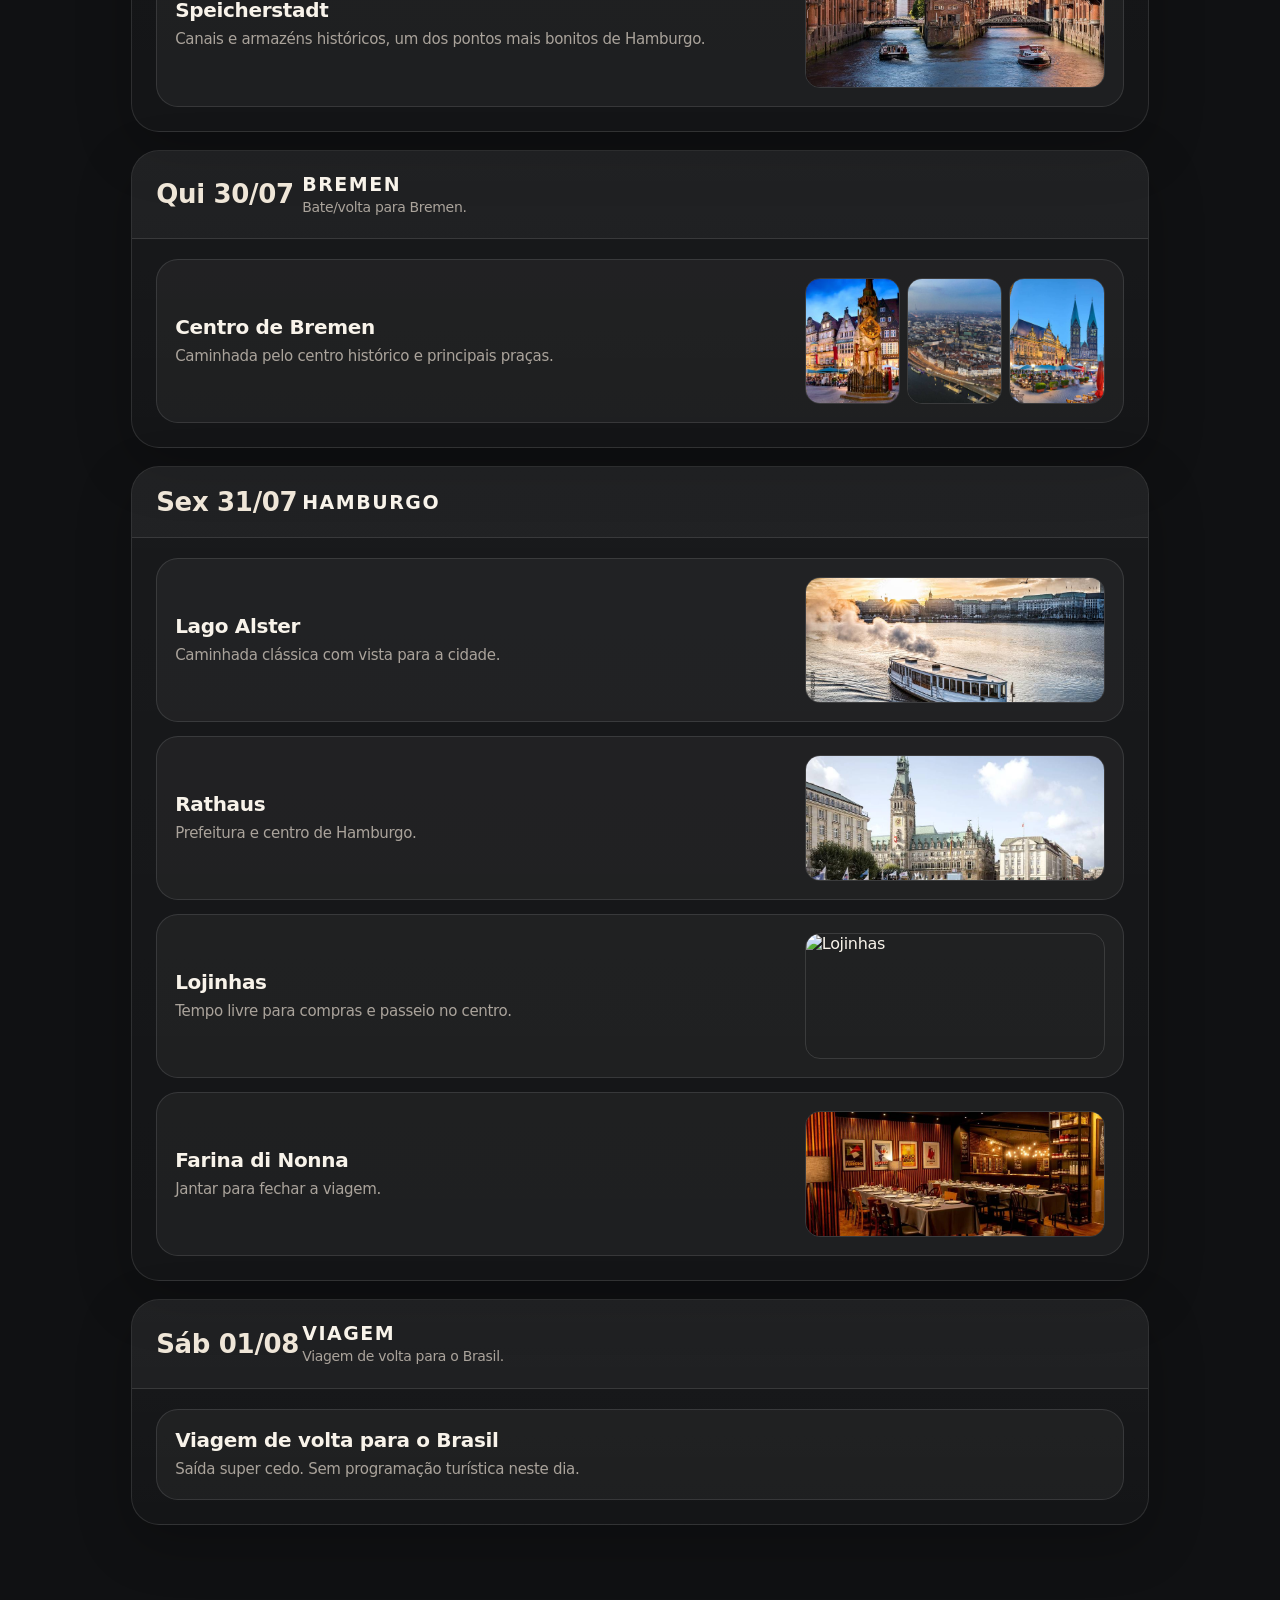
